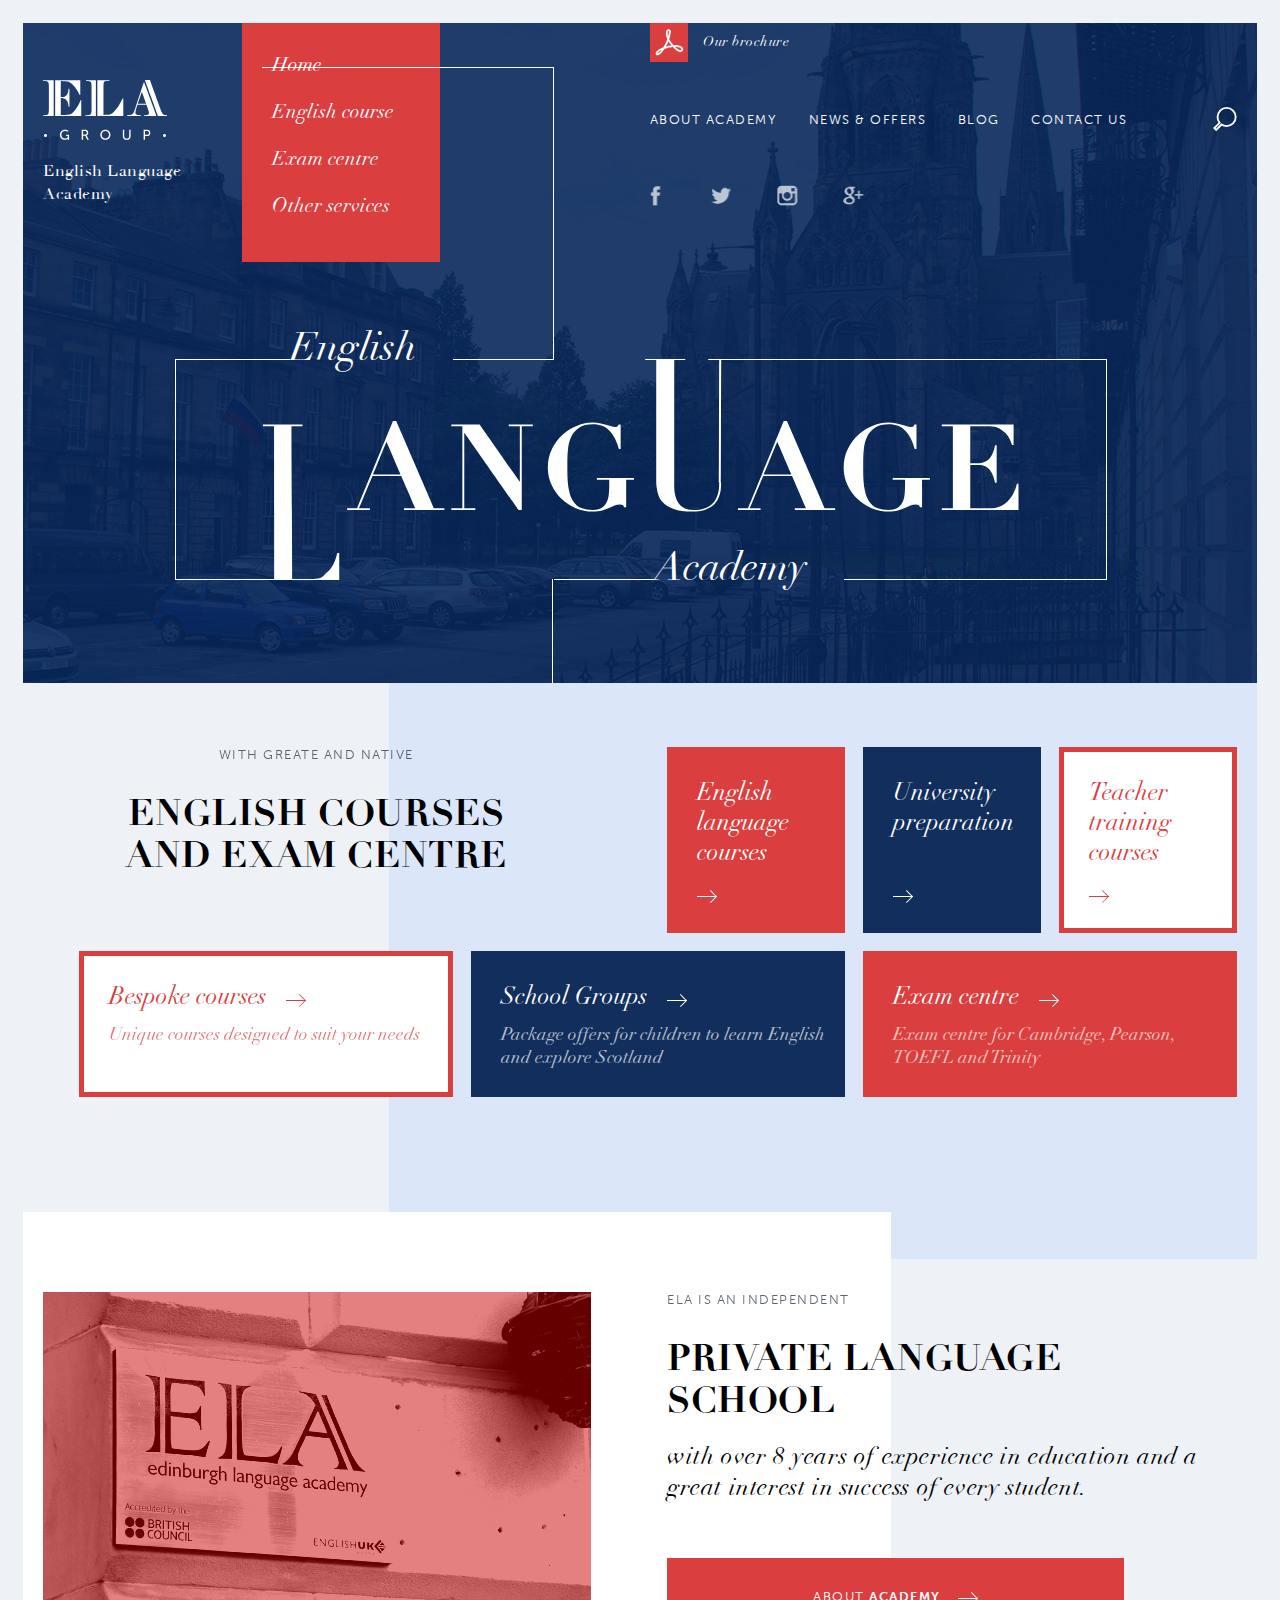
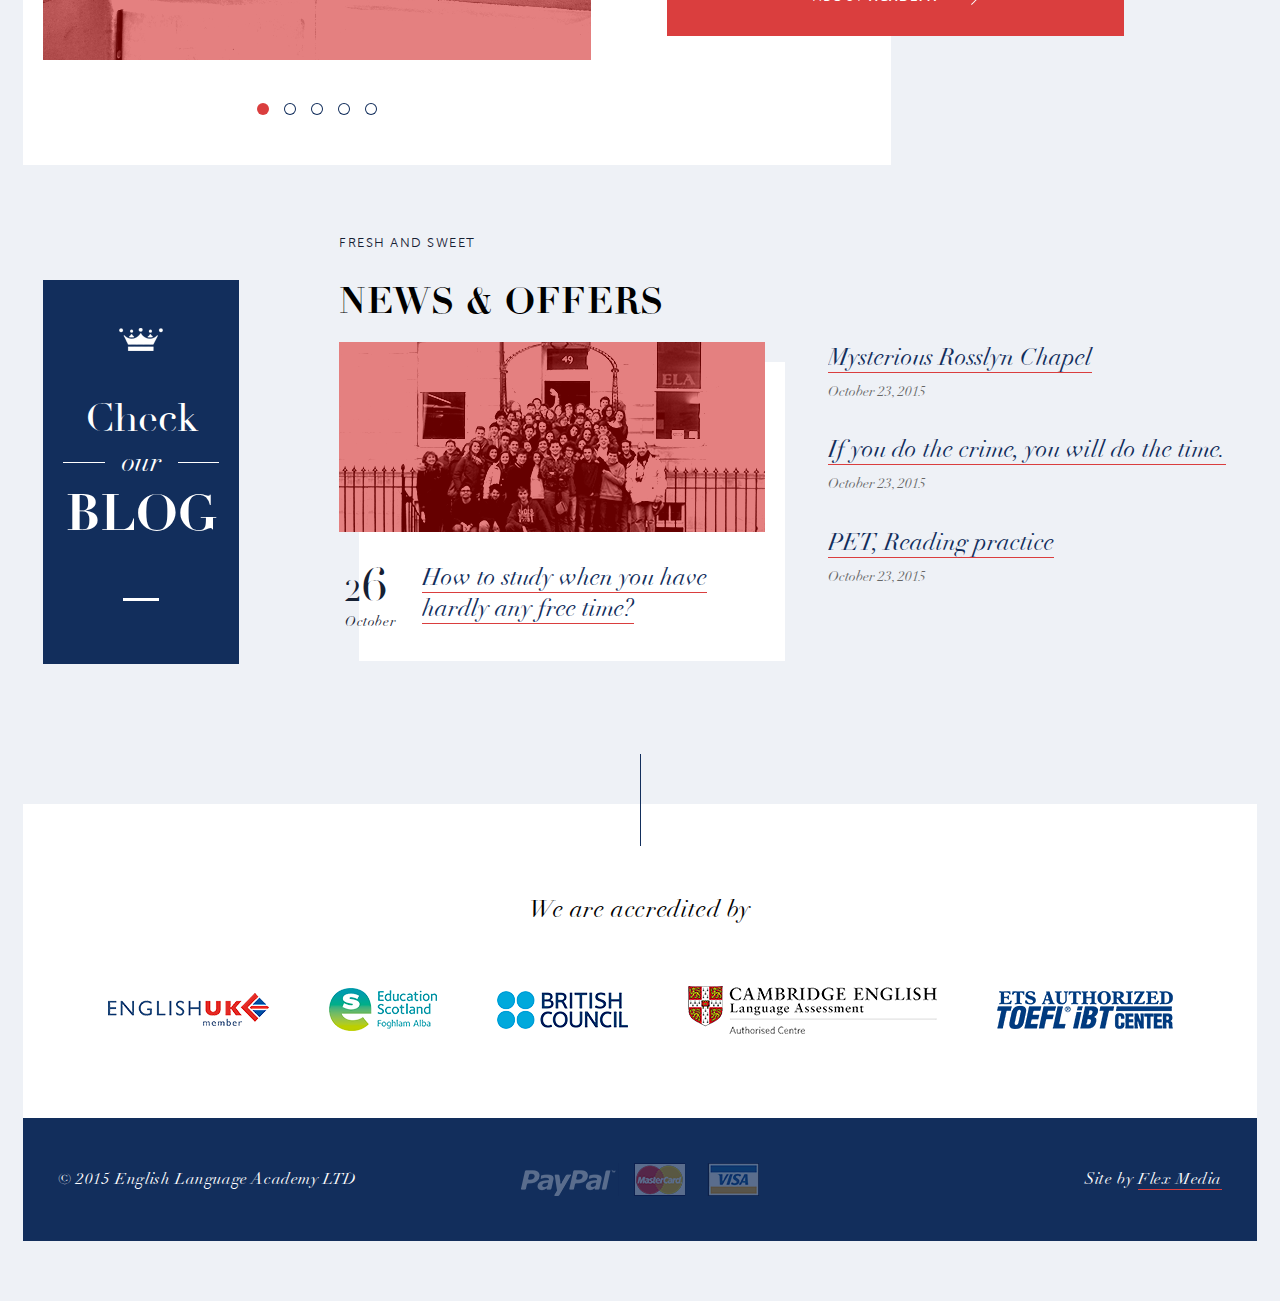
==== index.html @ 3a0882c4 "1-1courses-english.html" ====
<!doctype html>
<html>
<head>
	<meta charset="utf-8">
	<title>index</title>
	<meta name="viewport" content="width=device-width, initial-scale=1">
	<meta name="format-detection" content="telephone=no">
	<link rel="stylesheet" media="all" href="css/screen.css" >
	
</head>
<body class="index-page">
<!-- BEGIN  out-->
<div class="out">
	<div class="l-center">
		<div class="header">
			<div class="header__in" style="background-image: url(../img/bg.jpg);">
				<div class="l-inner">
					<div class="header__left">
						<a class="logo" href="#">
							<img src="img/svg/logo.svg" alt="ELA group">
							English Language Academy
						</a>
						<ul class="nav">
							<li class="is-active">
								<a href="#"><span>Home</span></a>
							</li>
							<li class="has-nav-drop">
								<a href="#"><span>English <span>course</span></span></a>
								<ul>
									<li>
										<a href="#"><span>English language courses</span></a>
										<ul>
											<li><a href="#">Intensive General English courses</a></li>
											<li><a href="#">Individual or Business English</a></li>
											<li><a href="#">IELTS Preparation courses</a></li>
											<li><a href="#">Pearson Preparation courses</a></li>
											<li><a href="#">TOEFL Preparation courses</a></li>
											<li><a href="#">Cambridge Preparation courses</a></li>
										</ul>
									</li>
									<li><a href="#"><span>University preparation</span></a></li>
									<li><a href="#"><span>Bespoke courses</span></a></li>
									<li><a href="#"><span>Teacher training courses</span></a></li>
									<li><a href="#"><span>School Groups</span></a></li>
									<li><a href="#"><span>Exam centre</span></a></li>
								</ul>
							</li>
							<li class="has-nav-drop">
								<a href="#"><span>Exam centre</span></a>
								<ul>
									<li>
										<a href="#"><span>English language courses</span></a>
										<ul>
											<li><a href="#">Intensive General English courses</a></li>
											<li><a href="#">Individual or Business English</a></li>
											<li><a href="#">IELTS Preparation courses</a></li>
											<li><a href="#">Pearson Preparation courses</a></li>
											<li><a href="#">TOEFL Preparation courses</a></li>
											<li><a href="#">Cambridge Preparation courses</a></li>
										</ul>
									</li>
									<li><a href="#"><span>University preparation</span></a></li>
									<li><a href="#"><span>Bespoke courses</span></a></li>
									<li><a href="#"><span>Teacher training courses</span></a></li>
									<li><a href="#"><span>School Groups</span></a></li>
									<li><a href="#"><span>Exam centre</span></a></li>
								</ul>
							</li>
							<li class="has-nav-drop">
								<a href="#"><span>Other services</span></a>
								<ul>
									<li>
										<a href="#"><span>English language courses</span></a>
										<ul>
											<li><a href="#">Intensive General English courses</a></li>
											<li><a href="#">Individual or Business English</a></li>
											<li><a href="#">IELTS Preparation courses</a></li>
											<li><a href="#">Pearson Preparation courses</a></li>
											<li><a href="#">TOEFL Preparation courses</a></li>
											<li><a href="#">Cambridge Preparation courses</a></li>
										</ul>
									</li>
									<li><a href="#"><span>University preparation</span></a></li>
									<li><a href="#"><span>Bespoke courses</span></a></li>
									<li><a href="#"><span>Teacher training courses</span></a></li>
									<li><a href="#"><span>School Groups</span></a></li>
									<li><a href="#"><span>Exam centre</span></a></li>
								</ul>
							</li>
						</ul>
					</div>
					<div class="header__right">
						<a href="#" class="doc">
							<i class="icon-pdf"></i> 
							<span>Our brochure</span>
						</a>
						<div class="menu-wrap">
							<div class="menu">
								<a href="#">About academy</a>   
								<a href="#">News & offers</a>     
								<a href="#">Blog</a>   
								<a href="#">Contact us</a>
							</div>
							<button class="btn-search js-toggle-popup" data-popup="js-popup-search" type="button"></button>
						</div>
						<div class="soc">
							<a href="#"><i class="icon-fb"></i></a>
							<a href="#"><i class="icon-tw"></i></a>
							<a href="#"><i class="icon-ig"></i></a>
							<a href="#"><i class="icon-gp"></i></a>
						</div>
					</div>
				</div>
				<div class="academy is-animated">
					<div class="academy__img">
						<span>English</span>
						<div class="academy__in">
							<img src="img/svg/lang.svg" alt="language">
						</div>
						<span>Academy</span>
					</div>
				</div>
				<button class="btn-menu js-toggle-menu" type="button"><i></i></button>
			</div>
		</div>
		<div class="section">
			<div class="l-inner">
				<div class="l-cols">
					<div class="l-col-left">
						<div class="title-group">
							<div class="subtitle">With greate and native</div>
							<div class="title-h1">English courses and exam centre</div>
						</div>
					</div>
					<div class="l-col-right">
						<div class="items-wrap">
							<a class="item item_red" href="#">
								<span class="item__title">English language courses</span>
								<i class="icon-arr"></i>
							</a>
							<a class="item item_blue" href="#">
								<span class="item__title">University preparation</span>
								<i class="icon-arr"></i>
							</a>
							<a class="item item_border" href="#">
								<span class="item__title">Teacher training courses</span>
								<i class="icon-arr"></i>
								<i class="part-left"></i>
								<i class="part-right"></i>
							</a>
						</div>
					</div>
				</div>
				<div class="wrap">
					<div class="items-wrap">
						<a class="item item_big item_border" href="#">
							<span class="item__title">Bespoke courses <i class="icon-arr"></i></span>
							<span class="item__text">Unique courses designed to suit your needs</span>
							<i class="part-left"></i>
							<i class="part-right"></i>
						</a>	
						<a class="item item_big item_blue" href="#">
							<span class="item__title">School Groups <i class="icon-arr"></i></span>
							<span class="item__text">Package offers for children to learn English and explore Scotland </span>
						</a>
						<a class="item item_big item_red" href="#">
							<span class="item__title">Exam centre <i class="icon-arr"></i></span>
							<span class="item__text">Exam centre for Cambridge, Pearson, TOEFL and Trinity</span>
						</a>
										
					</div>
				</div>
			</div>	
		</div>
		<div class="section section_white">
			<div class="about">
				<div class="l-inner l-inner_width">
					<div class="l-cols l-cols_flex">
						<div class="l-col-left">
							<div class="slider">
								<div class="js-slider">
									<div class="img">
										<img src="img/slide.jpg" alt="">
									</div>
									<div class="img">
										<img src="img/slide.jpg" alt="">
									</div>
									<div class="img">
										<img src="img/slide.jpg" alt="">
									</div>
									<div class="img">
										<img src="img/slide.jpg" alt="">
									</div>
									<div class="img">
										<img src="img/slide.jpg" alt="">
									</div>
								</div>
							</div>
						</div>
						<div class="l-col-right">
							<div class="l-col-right__in">
								<div class="subtitle">ELA is an independent</div>
								<div class="title-h1">private language school</div>
								<div class="title-h2">with over 8 years of experience in education and a great interest in success of every student.</div>
								<a href="#" class="btn">
									about <strong>Academy</strong> <i class="icon-arr"></i>
								</a>
							</div>
						</div>
					</div>
				</div>	
			</div>
		</div>
		<div class="news-cols">
			<div class="l-inner l-inner_width">
				<div class="news-cols__left">
					<a class="banner" href="#">
						<img src="img/crown.png" alt="">
						<span class="banner__text">Check</span>
						<div class="line-title">
							<span>our</span>
						</div>
						<span class="banner__title">BLOG</span>
					</a>
				</div>
				<div class="news-cols__right">
					<div class="subtitle subtitle_dark">Fresh and sweet</div>
					<div class="title-h1">News & offers</div>
					<div class="post">
						<div class="img">
							<a href="#"><img src="img/post.jpg" alt=""></a>
						</div>
						<div class="post__body">
							<div class="date">
								<span>26</span>
								October
							</div>
							<div class="post__main">
								<a href="#" class="link">How to study when you have hardly any free time?</a>
							</div>
						</div>
					</div>
					<div class="wrapper">
						<div class="post-link">
							<a href="#" class="link">Mysterious Rosslyn Chapel</a>
							<div class="meta">October 23, 2015</div>
						</div>
						<div class="post-link">
							<a href="#" class="link">If you do the crime, you will do the time.</a>
							<div class="meta">October 23, 2015</div>
						</div>
						<div class="post-link">
							<a href="#" class="link">PET, Reading practice</a>
							<div class="meta">October 23, 2015</div>
						</div>
					</div>
				</div>	

			</div>
		</div>
		<div class="footer">
			<div class="title-h2">We are accredited by</div>
			<div class="footer__logo">
				<a href="#">
					<img src="img/English-UK.png" alt="">
				</a>
				<a href="#">
					<img src="img/Education-Scotland.png" alt="">
				</a>
				<a href="#">
					<img src="img/BritishCouncil.png" alt="">
				</a>
				<a href="#">
					<img src="img/cambridge.png" alt="">
				</a>
				<a href="#">
					<img src="img/toefl.png" alt="">
				</a>
			</div>
			<div class="footer__bottom">
				<div class="footer__item">
					© 2015 English Language Academy LTD
				</div>
				<div class="footer__item">
					<img src="img/payment.png" alt="">
				</div>
				<div class="footer__item">
					Site by <a href="#" class="link">Flex Media</a>
				</div>
			</div>
		</div>
	</div>
</div>
<!-- END out-->
<div class="menu-tablet js-menu">
	<div class="menu-tablet__in">
		<a class="logo" href="#">
			<img src="img/svg/logo.svg" alt="ELA group">
			English Language Academy
		</a>
		<ul class="touch-nav touch-nav_main js-nav-main">
			<li><a href="#">Home</a></li>
			<li><a href="#" data-nav="js-nav-1">English <span>course</span></a></li>
			<li><a href="#" data-nav="js-nav-2">Exam centre</a></li>
			<li><a href="#" data-nav="js-nav-3">Other services</a></li>
		</ul>
		<div class="touch-nav js-nav js-nav-1">
			<button class="touch-nav__back js-nav-back" type="button">
				<span>back</span>
			</button>
			<ul>
				<li><a href="#">Intensive General English courses</a></li>
				<li><a href="#">Individual or Business English</a></li>
				<li><a href="#">IELTS Preparation courses</a></li>
				<li><a href="#">Pearson Preparation courses</a></li>
				<li><a href="#">TOEFL Preparation courses</a></li>
				<li><a href="#">Cambridge Preparation courses</a></li>
			</ul>
		</div>
		<button class="btn-search js-toggle-popup" data-popup="js-popup-search" type="button"></button>
		<button class="close js-close-menu" type="button"><i></i></button>
		<a href="#" class="doc">
			<i class="icon-pdf"></i> 
			<span>Our brochure</span>
		</a>
		<div class="menu-wrap">
			<div class="menu">
				<a href="#">About academy</a>   
				<a href="#">News & offers</a>     
				<a href="#">Blog</a>   
				<a href="#">Contact us</a>
			</div>
		</div>
		<div class="soc">
			<a href="#"><i class="icon-fb"></i></a>
			<a href="#"><i class="icon-tw"></i></a>
			<a href="#"><i class="icon-ig"></i></a>
			<a href="#"><i class="icon-gp"></i></a>
		</div>
	</div>
</div>
<div class="popup js-popup js-popup-search">
	<div class="popup__in">
		<div class="search">
			<form class="js-form js-validate">
				<input class="search__input js-input" type="text" placeholder="Search everything" name="any" value="Course" required>
				<button class="search__btn" type="submit"></button>
				<button class="close js-clear-input" type="button" style="display: block;"><i></i></button>
			</form>
		</div>
		<div class="result">
			<div class="title-h2"><a href="#">School Groups</a></div>
			<p>Package offers for children to learn English and explore Scotland <span>course</span>.</p>
		</div>
		<div class="result">
			<div class="title-h2"><a href="#">School Groups</a></div>
			<p>Package offers for children to learn English and explore Scotland <span>course</span>.</p>
		</div>
		<div class="result">
			<div class="title-h2"><a href="#">School Groups</a></div>
			<p>Package offers for children to learn English and explore Scotland <span>course</span>.</p>
		</div>
		<div class="result">
			<div class="title-h2"><a href="#">School Groups</a></div>
			<p>Package offers for children to learn English and explore Scotland <span>course</span>.</p>
		</div>
	</div>
</div>
<!-- load scripts -->
<script src="js/lib/head.js"></script>
<script src="js/lib/jquery.js"></script>
<script src="js/lib/slick.min.js"></script>
<script src="js/lib/jquery.validate.js"></script>
<script src="js/common.js"></script>
<!--[if IE]><script src="js/html5shiv.js"></script><![endif]-->
</body>
</html>
---- css/screen.css ----
@charset "UTF-8";
html, body, div, span, applet, object, iframe, h1, h2, h3, h4, h5, h6, p, blockquote, pre, a, abbr, acronym, address, big, cite, code, del, dfn, em, img, ins, kbd, q, s, samp, small, strike, strong, sub, sup, tt, var, b, u, i, center, dl, dt, dd, ol, ul, li, fieldset, form, label, legend, table, caption, tbody, tfoot, thead, tr, th, td, article, aside, canvas, details, embed, figure, figcaption, footer, header, hgroup, menu, nav, output, ruby, section, summary, time, mark, audio, video { margin: 0; padding: 0; border: 0; vertical-align: baseline; }

body, html { height: 100%; }

img, fieldset, a img { border: none; }

input[type="text"], input[type="email"], input[type="tel"], textarea { -webkit-appearance: none; }

input[type="submit"], button { cursor: pointer; }
input[type="submit"]::-moz-focus-inner, button::-moz-focus-inner { padding: 0; border: 0; }

textarea { overflow: auto; }

input, button { margin: 0; padding: 0; border: 0; }

div, input, textarea, select, button, h1, h2, h3, h4, h5, h6, a, span, a:focus { outline: none; }

ul, ol { list-style-type: none; }

@media only screen and (min-device-width: 320px) and (max-device-width: 480px) { * { -webkit-text-size-adjust: none; } }
table { border-spacing: 0; border-collapse: collapse; width: 100%; }

html { -moz-box-sizing: border-box; -webkit-box-sizing: border-box; box-sizing: border-box; }

* { -moz-box-sizing: border-box; -webkit-box-sizing: border-box; box-sizing: border-box; }
*:before, *:after { -moz-box-sizing: border-box; -webkit-box-sizing: border-box; box-sizing: border-box; }

@font-face { font-family: Didot; src: url("../fonts/Didot.eot"); src: url("../fonts/Didot.eot?#iefix") format("embedded-opentype"), url("../fonts/Didot.woff2") format("woff2"), url("../fonts/Didot.woff") format("woff"), url("../fonts/Didot.ttf") format("truetype"); font-weight: normal; font-style: normal; }
@font-face { font-family: DidotBold; src: url("../fonts/DidotBold.eot"); src: url("../fonts/DidotBold.eot?#iefix") format("embedded-opentype"), url("../fonts/DidotBold.woff2") format("woff2"), url("../fonts/DidotBold.woff") format("woff"), url("../fonts/DidotBold.ttf") format("truetype"); font-weight: normal; font-style: normal; }
@font-face { font-family: DidotItalic; src: url("../fonts/DidotItalic.eot"); src: url("../fonts/DidotItalic.eot?#iefix") format("embedded-opentype"), url("../fonts/DidotItalic.woff2") format("woff2"), url("../fonts/DidotItalic.woff") format("woff"), url("../fonts/DidotItalic.ttf") format("truetype"); font-weight: normal; font-style: normal; }
@font-face { font-family: DidotLTStdItalic; src: url("../fonts/DidotLTStdItalic.eot"); src: url("../fonts/DidotLTStdItalic.eot?#iefix") format("embedded-opentype"), url("../fonts/DidotLTStdItalic.woff2") format("woff2"), url("../fonts/DidotLTStdItalic.woff") format("woff"), url("../fonts/DidotLTStdItalic.ttf") format("truetype"); font-weight: normal; font-style: normal; }
@font-face { font-family: museosanscyrl-300; src: url("../fonts/museosanscyrl-300.eot"); src: url("../fonts/museosanscyrl-300.eot?#iefix") format("embedded-opentype"), url("../fonts/museosanscyrl-300.woff2") format("woff2"), url("../fonts/museosanscyrl-300.woff") format("woff"), url("../fonts/museosanscyrl-300.ttf") format("truetype"); font-weight: normal; font-style: normal; }
@font-face { font-family: museosanscyrl-700; src: url("../fonts/museosanscyrl-700.eot"); src: url("../fonts/museosanscyrl-700.eot?#iefix") format("embedded-opentype"), url("../fonts/museosanscyrl-700.woff2") format("woff2"), url("../fonts/museosanscyrl-700.woff") format("woff"), url("../fonts/museosanscyrl-700.ttf") format("truetype"); font-weight: normal; font-style: normal; }
html ::selection { background: rgba(218, 62, 62, 0.2); }
html ::-moz-selection { background: rgba(218, 62, 62, 0.2); }

body { min-width: 320px; font-size: 14px; line-height: 1.3; font-family: "museosanscyrl-300", Arial, sans-serif; color: #152033; background: #eef1f6; }
body.no-scroll { overflow: hidden; }

a { text-decoration: none; }

.link { display: inline; font-size: 24px; border-bottom: 1px solid #da3e3e; -moz-transition: border, color, 0.3s; -o-transition: border, color, 0.3s; -webkit-transition: border, color, 0.3s; transition: border, color, 0.3s; color: #122e5c; font-family: "DidotItalic", Arial, sans-serif; }
@media only screen and (max-width: 1279px) { .link { font-size: 20px; } }
@media only screen and (max-width: 767px) { .link { font-size: 17px; } }
.link:hover { border-color: transparent; color: #da3e3e; }

.wrap { *zoom: 1; }
.wrap:after { content: " "; display: table; clear: both; }

.wrapper { overflow: hidden; }

.out { overflow: hidden; }

.l-center { margin: 0 auto; padding: 0 50px; max-width: 1600px; }
@media only screen and (max-width: 1599px) { .l-center { max-width: 1280px; padding: 0 23px; } }
@media only screen and (max-width: 1279px) { .l-center { max-width: 1024px; } }
@media only screen and (max-width: 1023px) { .l-center { max-width: 768px; padding: 0 15px; } }
@media only screen and (max-width: 767px) { .l-center { max-width: 320px; } }

.l-inner { margin: 0 170px; *zoom: 1; }
.l-inner:after { content: " "; display: table; clear: both; }
@media only screen and (max-width: 1599px) { .l-inner { margin: 0 20px; } }
@media only screen and (max-width: 1023px) { .l-inner { margin: 0 15px; } }
@media only screen and (max-width: 767px) { .l-inner { margin: 0 28px; } }

@media only screen and (max-width: 767px) { .l-inner_width { margin: 0; } }

.l-cols { *zoom: 1; }
.l-cols:after { content: " "; display: table; clear: both; }

@media only screen and (max-width: 767px) { .l-cols_flex { display: -webkit-flex; display: flex; -webkit-flex-direction: column; flex-direction: column; } }
@media only screen and (max-width: 767px) { .l-cols_flex .l-col-right__in { padding: 0 30px; } }

.l-col-left { float: left; width: 588px; }
@media only screen and (max-width: 1279px) { .l-col-left { width: 478px; } }
@media only screen and (max-width: 1023px) { .l-col-left { width: 360px; } }
@media only screen and (max-width: 767px) { .l-col-left { float: none; width: 100%; order: 2; } }
.l-col-left .l-cols__inner { padding-right: 10px; }
@media only screen and (max-width: 767px) { .l-col-left .l-cols__inner { padding: 0; } }
.l-col-left .text { padding-right: 40px; }
@media only screen and (max-width: 1023px) { .l-col-left .text { padding-right: 20px; } }
@media only screen and (max-width: 767px) { .l-col-left .text { padding-right: 0; } }
.l-col-left .post-link { padding: 0 150px 0 110px; }
@media only screen and (max-width: 1279px) { .l-col-left .post-link { padding: 0 50px 0 50px; } }
@media only screen and (max-width: 767px) { .l-col-left .post-link { padding: 0; } }

.l-col-right { float: right; width: 570px; }
@media only screen and (max-width: 1279px) { .l-col-right { width: 457px; } }
@media only screen and (max-width: 1023px) { .l-col-right { width: 348px; } }
@media only screen and (max-width: 767px) { .l-col-right { float: none; width: 100%; order: 1; } }
.l-col-right .l-cols__inner { padding-left: 10px; }
@media only screen and (max-width: 767px) { .l-col-right .l-cols__inner { padding: 0; } }
.l-col-right .text { padding-left: 40px; }
@media only screen and (max-width: 1023px) { .l-col-right .text { padding-left: 20px; } }
@media only screen and (max-width: 767px) { .l-col-right .text { padding-left: 0; } }

[class*="icon-"] { display: inline-block; vertical-align: middle; }

.header { position: relative; z-index: 5; margin-top: 50px; overflow: hidden; }
@media only screen and (max-width: 1599px) { .header { margin-top: 23px; } }
@media only screen and (max-width: 1023px) { .header { margin-top: 15px; overflow: visible; } }
.header__in { height: 555px; position: relative; z-index: 2; background-repeat: no-repeat; background-size: cover; background-position: 50% 50%; }
@media only screen and (max-width: 1023px) { .header__in { height: 400px; } }
@media only screen and (max-width: 767px) { .header__in { height: 268px; } }
.header__in:before { content: ""; position: absolute; top: 0; right: 0; bottom: 0; left: 0; z-index: -1; background: rgba(8, 39, 91, 0.9); }
.header__left { float: left; width: 49.2%; }
@media only screen and (max-width: 1023px) { .header__left { float: none; width: 100%; } }
.header__right { float: right; width: 49.2%; }
@media only screen and (max-width: 1023px) { .header__right { display: none; } }
.header a { color: #fff; }
@media only screen and (max-width: 1023px) { .header .l-inner { margin: 0 50px; } }
@media only screen and (max-width: 767px) { .header .l-inner { margin: 0 20px; } }

.logo { display: inline-block; vertical-align: middle; width: 195px; font-size: 16px; font-family: "Didot", Arial, sans-serif; line-height: 1.4; letter-spacing: 0.5px; }
@media only screen and (max-width: 1279px) { .logo { width: 155px; } }
@media only screen and (max-width: 1023px) { .logo { width: 170px; font-size: 14px; } }
@media only screen and (max-width: 767px) { .logo { width: 100px; margin-top: 13px; font-size: 11px; } }
.logo img { display: block; margin-bottom: 20px; }
@media only screen and (max-width: 767px) { .logo img { margin-bottom: 15px; width: 100%; } }

.nav { position: relative; z-index: 5; display: inline-block; vertical-align: middle; padding: 18px 0 33px; width: 198px; background: #da3e3e; font-size: 20px; font-family: "DidotItalic", Arial, sans-serif; }
@media only screen and (max-width: 1023px) { .nav { font-size: 18px; width: 170px; } }
@media only screen and (max-width: 767px) { .nav { display: none; } }
.nav a { display: block; -moz-transition: background, color, 0.3s; -o-transition: background, color, 0.3s; -webkit-transition: background, color, 0.3s; transition: background, color, 0.3s; }
.nav > li.is-active > a { position: relative; }
.nav > li.is-active > a:before { width: 275px; }
@media only screen and (max-width: 1599px) { .nav > li.is-active > a:before { width: 292px; } }
@media only screen and (max-width: 1279px) { .nav > li.is-active > a:before { width: 215px; } }
@media only screen and (max-width: 1023px) { .nav > li.is-active > a span:before { display: block; } }
.nav > li.has-nav-drop > a > span:after { content: ""; position: absolute; right: 0; bottom: 8px; opacity: 0; width: 0px; height: 0px; border-style: solid; border-width: 3px 0 3px 6px; border-color: transparent transparent transparent #1f3b6b; -moz-transition: opacity 0.3s; -o-transition: opacity 0.3s; -webkit-transition: opacity 0.3s; transition: opacity 0.3s; }
.nav > li.has-nav-drop:hover > a > span:after { opacity: 1; }
.nav > li:first-child.is-active > a:after { height: 293px; }
@media only screen and (max-width: 1279px) { .nav > li:first-child.is-active > a:after { height: 251px; } }
.nav > li:nth-child(2).is-active > a:after { height: 134px; }
.nav > li:nth-child(3).is-active > a:after { height: 134px; }
.nav > li:nth-child(4).is-active > a:after { height: 134px; }
.nav > li:hover > a { background: #fff; color: #1f3b6b; }
.nav > li > a { padding: 11px 10px 10px 30px; }
.nav > li > a:before { content: ""; position: absolute; left: 20px; top: 26px; width: 0; height: 1px; background: #fff; -moz-transition: width 0.3s; -o-transition: width 0.3s; -webkit-transition: width 0.3s; transition: width 0.3s; }
@media only screen and (max-width: 1023px) { .nav > li > a:before { display: none; } }
.nav > li > a:after { content: ""; position: absolute; left: 294px; top: 26px; width: 1px; height: 0; background: #fff; -moz-transition: height 0.3s; -o-transition: height 0.3s; -webkit-transition: height 0.3s; transition: height 0.3s; }
@media only screen and (max-width: 1599px) { .nav > li > a:after { left: 311px; } }
@media only screen and (max-width: 1279px) { .nav > li > a:after { left: 234px; } }
@media only screen and (max-width: 1023px) { .nav > li > a:after { display: none; } }
.nav > li > a > span { padding: 0 26px 0 0; position: relative; }
@media only screen and (max-width: 1023px) { .nav > li > a > span { padding-right: 13px; } }
@media only screen and (max-width: 1023px) { .nav > li > a > span:before { content: ""; display: none; position: absolute; top: 50%; left: -12px; right: -12px; height: 1px; background: #fff; } }
.nav li:hover > ul { -moz-transform: translateX(0); -ms-transform: translateX(0); -webkit-transform: translateX(0); transform: translateX(0); opacity: 1; visibility: visible; }
.nav ul { position: absolute; left: 100%; top: 0; padding: 20px 0 20px 20px; width: 256px; background: #fff; opacity: 0; visibility: hidden; -moz-transform: translateX(-5px); -ms-transform: translateX(-5px); -webkit-transform: translateX(-5px); transform: translateX(-5px); -moz-transition: opacity, -moz-transform, 0.3s; -o-transition: opacity, -o-transform, 0.3s; -webkit-transition: opacity, -webkit-transform, 0.3s; transition: opacity, transform, 0.3s; }
@media only screen and (max-width: 1023px) { .nav ul { font-size: 14px; width: 188px; } }
.nav ul > li:hover a { background: #122e5c; color: #fff; }
.nav ul > li:hover a span:after { border-color: transparent transparent transparent #fff; }
.nav ul > li > a { color: #da3e3e; padding: 10px 20px 10px 40px; }
@media only screen and (max-width: 1023px) { .nav ul > li > a { padding-right: 10px; padding-left: 15px; } }
.nav ul > li > a span { position: relative; padding-right: 17px; }
.nav ul > li > a span:after { content: ""; position: absolute; bottom: 7px; right: 0; -moz-transition: border 0.3s; -o-transition: border 0.3s; -webkit-transition: border 0.3s; transition: border 0.3s; width: 0px; height: 0px; border-style: solid; border-width: 3px 0 3px 6px; border-color: transparent transparent transparent #da3e3e; }
@media only screen and (max-width: 1023px) { .nav ul > li > a span:after { bottom: 4px; } }
.nav ul a { font-size: 18px; line-height: 1.3; }
@media only screen and (max-width: 1023px) { .nav ul a { font-size: 14px; line-height: 1; } }
.nav ul ul { background: #122e5c; padding-left: 0; }
@media only screen and (max-width: 1023px) { .nav ul ul { width: 170px; } }
.nav ul ul a { color: #fff; padding-right: 45px; }
@media only screen and (max-width: 1023px) { .nav ul ul a { padding-left: 20px; padding-right: 10px; } }
.nav ul ul a:hover { color: #da3e3e; }

.doc { font-family: "DidotItalic", Arial, sans-serif; letter-spacing: 0.5px; font-size: 14px; }
.doc span { display: inline-block; vertical-align: middle; margin-left: 12px; }

.menu-wrap { position: relative; margin: 35px 0 20px -15px; }
@media only screen and (max-width: 1279px) { .menu-wrap { margin-left: -12px; } }

.menu { font-family: "museosanscyrl-300", Arial, sans-serif; text-transform: uppercase; letter-spacing: 1.5px; font-size: 0; }
.menu a { display: inline-block; position: relative; vertical-align: middle; font-size: 13px; padding: 15px 15px; overflow: hidden; }
@media only screen and (max-width: 1279px) { .menu a { font-size: 11px; padding: 15px 12px; } }
.menu a:after { content: ""; position: absolute; top: 50%; left: 0; height: 1px; width: 100%; background: #fff; -moz-transform: translate3d(-100%, 0, 0); -ms-transform: translate3d(-100%, 0, 0); -webkit-transform: translate3d(-100%, 0, 0); transform: translate3d(-100%, 0, 0); -moz-transition: -moz-transform 0s cubic-bezier(1, 0, 0, 1), opacity 0s cubic-bezier(0.19, 1, 0.22, 1); -o-transition: -o-transform 0s cubic-bezier(1, 0, 0, 1), opacity 0s cubic-bezier(0.19, 1, 0.22, 1); -webkit-transition: -webkit-transform 0s cubic-bezier(1, 0, 0, 1), opacity 0s cubic-bezier(0.19, 1, 0.22, 1); transition: transform 0s cubic-bezier(1, 0, 0, 1), opacity 0s cubic-bezier(0.19, 1, 0.22, 1); }
.menu a:hover:after { -moz-transform: translate3d(110%, 0, 0); -ms-transform: translate3d(110%, 0, 0); -webkit-transform: translate3d(110%, 0, 0); transform: translate3d(110%, 0, 0); -moz-transition: -moz-transform 0.7s cubic-bezier(1, 0, 0, 1), opacity 0.6s cubic-bezier(0.19, 1, 0.22, 1); -o-transition: -o-transform 0.7s cubic-bezier(1, 0, 0, 1), opacity 0.6s cubic-bezier(0.19, 1, 0.22, 1); -webkit-transition: -webkit-transform 0.7s cubic-bezier(1, 0, 0, 1), opacity 0.6s cubic-bezier(0.19, 1, 0.22, 1); transition: transform 0.7s cubic-bezier(1, 0, 0, 1), opacity 0.6s cubic-bezier(0.19, 1, 0.22, 1); }
.menu a.is-active:after { -moz-transform: translate3d(0, 0, 0); -ms-transform: translate3d(0, 0, 0); -webkit-transform: translate3d(0, 0, 0); transform: translate3d(0, 0, 0); width: auto; left: 4px; right: 4px; }

.btn-search { position: absolute; right: 0; top: 10px; background: url("../img/svg/glass.svg") no-repeat 0 0; -moz-background-size: 24px 25px; -o-background-size: 24px 25px; -webkit-background-size: 24px 25px; background-size: 24px 25px; width: 24px; height: 25px; display: inline-block; }

.soc { margin-left: -26px; }
.soc a { display: inline-block; vertical-align: middle; padding: 20px; opacity: 0.7; -moz-transition: opacity 0.3s; -o-transition: opacity 0.3s; -webkit-transition: opacity 0.3s; transition: opacity 0.3s; }
.soc a:hover { opacity: 1; }

.btn-menu { display: none; position: absolute; right: 0; top: 0; z-index: 2; width: 55px; height: 55px; background: #da3e3e; line-height: 1; -moz-transition: background 0.3s; -o-transition: background 0.3s; -webkit-transition: background 0.3s; transition: background 0.3s; }
@media only screen and (max-width: 1023px) { .btn-menu { display: block; } }
.btn-menu i { display: inline-block; position: relative; vertical-align: middle; height: 3px; width: 32px; background: #fff; }
.btn-menu i:before, .btn-menu i:after { content: ""; position: absolute; left: 0; right: 0; height: 3px; background: #fff; -moz-transition: -moz-transform 0.3s; -o-transition: -o-transform 0.3s; -webkit-transition: -webkit-transform 0.3s; transition: transform 0.3s; }
.btn-menu i:before { top: -9px; }
.btn-menu i:after { bottom: -9px; }
.btn-menu.is-active { background: none; z-index: 11; }
.btn-menu.is-active i { background: none; }
.btn-menu.is-active i:before { -moz-transform: rotate(45deg) translate3d(6px, 6px, 0); -ms-transform: rotate(45deg) translate3d(6px, 6px, 0); -webkit-transform: rotate(45deg) translate3d(6px, 6px, 0); transform: rotate(45deg) translate3d(6px, 6px, 0); }
.btn-menu.is-active i:after { -moz-transform: rotate(-45deg) translate3d(6px, -6px, 0); -ms-transform: rotate(-45deg) translate3d(6px, -6px, 0); -webkit-transform: rotate(-45deg) translate3d(6px, -6px, 0); transform: rotate(-45deg) translate3d(6px, -6px, 0); }

.menu-tablet { display: none; position: fixed; top: 15px; bottom: 0; left: 50%; width: 369px; z-index: 10; -moz-transition: -moz-transform 0.3s; -o-transition: -o-transform 0.3s; -webkit-transition: -webkit-transform 0.3s; transition: transform 0.3s; -moz-transform: translateX(200%); -ms-transform: translateX(200%); -webkit-transform: translateX(200%); transform: translateX(200%); }
@media only screen and (max-width: 1023px) { .menu-tablet { display: block; } }
@media only screen and (max-width: 767px) { .menu-tablet { opacity: 0; visibility: hidden; width: 320px; margin-left: -160px; -moz-transition: opacity 0.3s; -o-transition: opacity 0.3s; -webkit-transition: opacity 0.3s; transition: opacity 0.3s; -moz-transform: translateX(0); -ms-transform: translateX(0); -webkit-transform: translateX(0); transform: translateX(0); } }
.menu-tablet.is-active { -moz-transform: translateX(0); -ms-transform: translateX(0); -webkit-transform: translateX(0); transform: translateX(0); }
@media only screen and (max-width: 767px) { .menu-tablet.is-active { opacity: 1; visibility: visible; } }
.menu-tablet:before { content: ""; position: absolute; z-index: -1; top: 20px; bottom: 0; left: 0; width: 1px; box-shadow: 0 0 50px 5px #000; }
@media only screen and (max-width: 767px) { .menu-tablet:before { display: none; } }
.menu-tablet a { color: #fff; }
.menu-tablet .close { right: 14px; top: 14px; }
.menu-tablet .close:before, .menu-tablet .close:after { height: 3px; }
.menu-tablet .close:before { background: #fff; }
.menu-tablet .close i:before, .menu-tablet .close i:after { height: 3px; }
.menu-tablet .close i:before { background: #fff; }
.menu-tablet__in { position: absolute; top: 0; left: 0; right: 0; bottom: 0; padding: 13px 20px 13px 50px; z-index: 2; background: rgba(18, 46, 92, 0.98); max-height: 100%; overflow-y: auto; }
@media only screen and (max-width: 767px) { .menu-tablet__in { padding: 12px 20px; left: 15px; right: 15px; } }
.menu-tablet .logo { margin-bottom: 47px; width: 100px; display: block; font-size: 11px; }
@media only screen and (max-width: 767px) { .menu-tablet .logo { margin-top: 0; } }
.menu-tablet .logo img { width: 100%; }
.menu-tablet .doc { display: inline-block; margin-left: -50px; }
@media only screen and (max-width: 767px) { .menu-tablet .doc { margin-left: -20px; } }
.menu-tablet .menu-wrap { margin: 38px 0 8px -15px; }
.menu-tablet .menu a { display: block; padding: 7px 12px; }
.menu-tablet .btn-search { right: 60px; top: 14px; }

.touch-nav { display: none; margin: 0 0 24px; font-family: "DidotLTStdItalic", Arial, sans-serif; font-size: 18px; }
.touch-nav a { display: inline-block; position: relative; padding: 12px 0; }
.touch-nav a[data-nav]:after { content: ""; position: absolute; right: 0; bottom: 20px; width: 0px; height: 0px; border-style: solid; border-width: 3px 0 3px 6px; border-color: transparent transparent transparent #fff; }
.touch-nav_main { font-size: 20px; }
.touch-nav_main a { padding-right: 25px; }
@media only screen and (max-width: 767px) { .touch-nav_main { display: block; } }
.touch-nav__back { background: none; position: relative; padding: 10px 22px; font-size: 18px; font-family: "DidotLTStdItalic", Arial, sans-serif; color: #fff; }
.touch-nav__back span { border-bottom: 1px solid rgba(255, 255, 255, 0.5); }
.touch-nav__back:before { content: ""; position: absolute; left: 0; top: 50%; margin-top: -3px; width: 0px; height: 0px; border-style: solid; border-width: 3px 6px 3px 0; border-color: transparent #fff transparent transparent; }

.subtitle { margin-bottom: 28px; font-size: 13px; font-family: "museosanscyrl-300", Arial, sans-serif; text-transform: uppercase; opacity: 0.7; letter-spacing: 1.5px; }
@media only screen and (max-width: 1279px) { .subtitle { margin-bottom: 18px; } }
@media only screen and (max-width: 767px) { .subtitle { font-size: 10px; margin-bottom: 10px; } }
.subtitle_dark { opacity: 1; }

.title-h1 { margin-bottom: 20px; font-size: 36px; font-family: "DidotBold", Arial, sans-serif; line-height: 42px; color: #000; letter-spacing: 0.6px; text-transform: uppercase; }
@media only screen and (max-width: 1279px) { .title-h1 { font-size: 30px; } }
@media only screen and (max-width: 1023px) { .title-h1 { margin-bottom: 5px; font-size: 26px; line-height: 36px; } }
@media only screen and (max-width: 767px) { .title-h1 { margin-bottom: 20px; font-size: 16px; line-height: 20px; } }

.title-h2 { font-size: 24px; font-family: "DidotItalic", Arial, sans-serif; letter-spacing: 0.6px; color: #000; }
@media only screen and (max-width: 1279px) { .title-h2 { font-size: 20px; } }
@media only screen and (max-width: 1023px) { .title-h2 { font-size: 16px; } }
@media only screen and (max-width: 767px) { .title-h2 { font-size: 12px; } }
.title-h2 a { color: #fff; -moz-transition: color 0.3s; -o-transition: color 0.3s; -webkit-transition: color 0.3s; transition: color 0.3s; }
.title-h2 a:hover { color: #da3e3e; }

.footer { position: relative; margin: 0 0 60px; padding: 90px 0 0; background: #fff; text-align: center; }
.footer:before { content: ""; position: absolute; top: -50px; left: 50%; width: 1px; height: 92px; background: #122e5c; }
@media only screen and (max-width: 1279px) { .footer:before { top: -55px; } }
@media only screen and (max-width: 767px) { .footer:before { display: none; } }
@media only screen and (max-width: 1279px) { .footer { padding-top: 72px; margin-bottom: 0; } }
@media only screen and (max-width: 1023px) { .footer { padding-top: 62px; } }
@media only screen and (max-width: 767px) { .footer { padding-top: 20px; } }
.footer__logo { margin: 61px 0 84px; font-size: 0; }
@media only screen and (max-width: 1279px) { .footer__logo { margin-bottom: 42px; } }
@media only screen and (max-width: 1023px) { .footer__logo { margin: 40px 0 22px; } }
@media only screen and (max-width: 767px) { .footer__logo { margin: 12px 0 18px; } }
.footer__logo a { display: inline-block; vertical-align: middle; padding: 0 30px; }
@media only screen and (max-width: 1279px) { .footer__logo a { padding: 0 13px; margin: 0 0 35px; } }
@media only screen and (max-width: 1023px) { .footer__logo a { width: 20%; } }
@media only screen and (max-width: 767px) { .footer__logo a { width: 33.3%; margin-bottom: 12px; } }
.footer__logo img { display: block; max-width: 100%; margin: 0 auto; }
.footer__bottom { display: table; table-layout: fixed; width: 100%; font-size: 16px; color: #fff; font-family: "DidotItalic", Arial, sans-serif; }
@media only screen and (max-width: 1279px) { .footer__bottom { font-size: 14px; } }
@media only screen and (max-width: 1023px) { .footer__bottom { font-size: 12px; } }
@media only screen and (max-width: 767px) { .footer__bottom { display: -webkit-flex; display: flex; -webkit-flex-direction: column; flex-direction: column; padding: 20px 10px; background: #122e5c; text-align: center; } }
.footer__item { display: table-cell; vertical-align: middle; padding: 45px 35px; text-align: center; background: #122e5c; letter-spacing: 0.6px; }
@media only screen and (max-width: 1023px) { .footer__item { padding: 45px 10px; } }
@media only screen and (max-width: 767px) { .footer__item { order: 1; display: block; padding: 0; } }
.footer__item:first-child { text-align: left; }
@media only screen and (max-width: 1023px) { .footer__item:first-child { padding-left: 30px; } }
@media only screen and (max-width: 767px) { .footer__item:first-child { order: 2; padding: 0; text-align: center; } }
.footer__item:last-child { text-align: right; }
@media only screen and (max-width: 1023px) { .footer__item:last-child { padding-right: 30px; } }
@media only screen and (max-width: 767px) { .footer__item:last-child { order: 3; margin-top: 5px; padding: 0; text-align: center; } }
.footer__item img { display: block; margin: 0 auto; opacity: 0.3; }
@media only screen and (max-width: 1023px) { .footer__item img { max-width: 165px; } }
@media only screen and (max-width: 767px) { .footer__item img { margin-bottom: 17px; } }
.footer__item .link { color: #fff; font-size: 16px; }
@media only screen and (max-width: 767px) { .footer__item .link { font-size: 12px; } }
.footer__item .link:hover { color: #fff; }

.btn { display: inline-block; padding: 32px 20px 31px; line-height: 1; min-width: 457px; color: #fff; font-size: 13px; font-family: "museosanscyrl-300", Arial, sans-serif; background: #da3e3e; text-align: center; text-transform: uppercase; -moz-transition: background 0.3s; -o-transition: background 0.3s; -webkit-transition: background 0.3s; transition: background 0.3s; letter-spacing: 1.5px; }
@media only screen and (max-width: 1279px) { .btn { padding: 28px 20px 27px; min-width: 415px; } }
@media only screen and (max-width: 1023px) { .btn { padding: 21px 20px 20px; min-width: 330px; } }
@media only screen and (max-width: 767px) { .btn { min-width: 100%; } }
.btn:hover { background: #cd2727; }
.btn:hover .icon-arr { -moz-transform: translateX(10px); -ms-transform: translateX(10px); -webkit-transform: translateX(10px); transform: translateX(10px); }
.btn:active { background: #c02525; }
.btn strong { font-family: "museosanscyrl-700", Arial, sans-serif; }
.btn .icon-arr { vertical-align: middle; margin-left: 13px; -moz-transition: -moz-transform 0.3s; -o-transition: -o-transform 0.3s; -webkit-transition: -webkit-transform 0.3s; transition: transform 0.3s; }

.section { position: relative; padding: 64px 0 67px; }
.section + .section { margin-top: 30px; }
@media only screen and (max-width: 1279px) { .section { padding: 64px 0 62px; } }
@media only screen and (max-width: 1023px) { .section { padding: 55px 0 45px; } }
@media only screen and (max-width: 767px) { .section { padding: 25px 0; } }
.section:before { content: ""; position: absolute; top: 0; bottom: -77px; left: 366px; right: 0; z-index: -1; background: #dbe6f9; }
@media only screen and (max-width: 1279px) { .section:before { right: -300px; left: 200px; } }
@media only screen and (max-width: 1023px) { .section:before { left: 103px; } }
@media only screen and (max-width: 767px) { .section:before { left: 78px; } }
.section .title-group { padding-right: 100px; float: right; width: 90%; text-align: center; }
@media only screen and (max-width: 1279px) { .section .title-group { padding-right: 65px; } }
@media only screen and (max-width: 1023px) { .section .title-group { padding-right: 35px; } }
@media only screen and (max-width: 767px) { .section .title-group { padding-right: 0; margin-bottom: 18px; } }

.section_white { padding: 80px 0 50px; }
.section_white + .footer { margin-top: 142px; }
@media only screen and (max-width: 1279px) { .section_white { padding-top: 75px; } }
@media only screen and (max-width: 767px) { .section_white { padding: 25px 0; } }
.section_white:before { left: 0; bottom: 0; right: 366px; background: #fff; }
@media only screen and (max-width: 1279px) { .section_white:before { left: -300px; } }
@media only screen and (max-width: 1023px) { .section_white:before { right: 43px; } }

.section_pb { padding-bottom: 105px; }
@media only screen and (max-width: 1279px) { .section_pb { padding-bottom: 90px; } }
@media only screen and (max-width: 767px) { .section_pb { padding: 25px 0; } }

.items-wrap { font-size: 0; text-align: right; }
@media only screen and (max-width: 767px) { .items-wrap { text-align: left; } }

.item { position: relative; display: inline-block; vertical-align: top; margin: 0 0 18px 18px; padding: 33px 10px 20px 30px; width: 178px; height: 186px; background: #fff; font-size: 18px; font-family: "DidotLTStdItalic", Arial, sans-serif; color: #fff; line-height: 1.3; text-align: left; -moz-transition: -moz-transform 0.3s; -o-transition: -o-transform 0.3s; -webkit-transition: -webkit-transform 0.3s; transition: transform 0.3s; overflow: hidden; -moz-transform: translate3d(0, 0, 0); -ms-transform: translate3d(0, 0, 0); -webkit-transform: translate3d(0, 0, 0); transform: translate3d(0, 0, 0); }
@media only screen and (max-width: 1279px) { .item { width: 142px; height: 148px; padding: 20px 10px 20px 15px; margin: 0 0 15px 15px; } }
@media only screen and (max-width: 1023px) { .item { width: 108px; height: 113px; padding: 6px 7px; margin: 0 0 12px 12px; font-size: 14px; } }
@media only screen and (max-width: 767px) { .item { margin: 0 0 18px 18px; } }
.item:before { content: ""; position: absolute; left: 0; top: 0; bottom: 0; width: 100%; z-index: 0; -moz-transform: translate3d(-100%, 0, 0); -ms-transform: translate3d(-100%, 0, 0); -webkit-transform: translate3d(-100%, 0, 0); transform: translate3d(-100%, 0, 0); -moz-transition: -moz-transform 0.3s; -o-transition: -o-transform 0.3s; -webkit-transition: -webkit-transform 0.3s; transition: transform 0.3s; }
.item:first-child { margin-left: 0; }
@media only screen and (max-width: 767px) { .item:nth-child(2n+1) { margin-left: 0; } }
.item:hover:before { -moz-transform: translate3d(0, 0, 0); -ms-transform: translate3d(0, 0, 0); -webkit-transform: translate3d(0, 0, 0); transform: translate3d(0, 0, 0); }
.item:hover .icon-arr { -moz-transform: translateX(10px); -ms-transform: translateX(10px); -webkit-transform: translateX(10px); transform: translateX(10px); }
.item .icon-arr { position: absolute; left: 30px; bottom: 30px; -moz-transition: -moz-transform 0.3s; -o-transition: -o-transform 0.3s; -webkit-transition: -webkit-transform 0.3s; transition: transform 0.3s; }
@media only screen and (max-width: 1279px) { .item .icon-arr { bottom: 20px; left: 15px; } }
@media only screen and (max-width: 1023px) { .item .icon-arr { bottom: 10px; left: 7px; } }
.item__title { display: inline-block; position: relative; font-size: 24px; line-height: 1.25; }
@media only screen and (max-width: 1023px) { .item__title { font-size: 18px; } }
.item__title .icon-arr { left: auto; right: -40px; bottom: auto; top: 10px; }
@media only screen and (max-width: 1023px) { .item__title .icon-arr { right: -35px; left: auto !important; top: 7px; } }
.item__text { display: block; margin-top: 11px; opacity: 0.7; }
@media only screen and (max-width: 1023px) { .item__text { margin-top: 0; } }
.item_red { background: #da3e3e; }
.item_red:before { background: #122e5c; }
.item_blue { background: #122e5c; }
.item_blue:before { background: #da3e3e; }
.item_border { box-shadow: inset 0 0 0 5px #da3e3e; color: #da3e3e; }
@media only screen and (max-width: 1023px) { .item_border { padding: 10px; } }
.item_border .icon-arr { background: url("../img/svg/arr-red.svg") no-repeat 0 0; -moz-background-size: 20px 13px; -o-background-size: 20px 13px; -webkit-background-size: 20px 13px; background-size: 20px 13px; width: 20px; height: 13px; display: inline-block; }
@media only screen and (max-width: 1023px) { .item_border .icon-arr { left: 10px; } }
.item_border:hover { box-shadow: none; }
.item_border:hover .part-left:before { height: 100%; }
.item_border:hover .part-left:after { width: 100%; }
.item_border:hover .part-right:before { width: 100%; }
.item_border:hover .part-right:after { height: 100%; }
.item_big { width: 374px; height: 146px; }
@media only screen and (max-width: 1279px) { .item_big { width: 298px; height: 116px; font-size: 16px; } }
@media only screen and (max-width: 1023px) { .item_big { padding: 6px 15px; width: 228px; height: 90px; font-size: 14px; } }
@media only screen and (max-width: 767px) { .item_big { width: 100%; margin-left: 0; } }
@media only screen and (max-width: 1279px) { .item_big .item__title { font-size: 20px; } }
@media only screen and (max-width: 767px) { .item_big.item_border { padding-top: 10px; } }

.part-left:before, .part-left:after, .part-right:before, .part-right:after { content: ""; position: absolute; background: #da3e3e; }

.part-left:before { top: 0; left: 0; width: 5px; height: 0; -moz-transition: height 0.15s linear 0.1s; -o-transition: height 0.15s linear 0.1s; -webkit-transition: height 0.15s linear; -webkit-transition-delay: 0.1s; transition: height 0.15s linear 0.1s; }
.part-left:after { left: 0; top: 0; height: 5px; width: 0; -moz-transition: width 0.15s linear 0.1s; -o-transition: width 0.15s linear 0.1s; -webkit-transition: width 0.15s linear; -webkit-transition-delay: 0.1s; transition: width 0.15s linear 0.1s; }

.part-right:before { bottom: 0; left: 0; height: 5px; width: 0; -moz-transition: width 0.15s linear 0.25s; -o-transition: width 0.15s linear 0.25s; -webkit-transition: width 0.15s linear; -webkit-transition-delay: 0.25s; transition: width 0.15s linear 0.25s; }
.part-right:after { right: 0; top: 0; width: 5px; height: 0; -moz-transition: height 0.15s linear 0.25s; -o-transition: height 0.15s linear 0.25s; -webkit-transition: height 0.15s linear; -webkit-transition-delay: 0.25s; transition: height 0.15s linear 0.25s; }

.banner { display: block; padding: 48px 0 63px; background: #122e5c; text-align: center; color: #fff; }
.banner__text { display: block; font-size: 40px; font-family: "Didot", Arial, sans-serif; }
.banner__title { display: block; padding-bottom: 55px; position: relative; font-size: 50px; text-transform: uppercase; font-family: "DidotBold", Arial, sans-serif; }
.banner__title:after { content: ""; position: absolute; left: 50%; margin-left: -18px; bottom: 0; width: 36px; height: 3px; background: #fff; }
.banner img { margin-bottom: 36px; }
.banner .line-title { margin: 0 20px; }

.line-title { overflow: hidden; text-align: center; font-size: 28px; font-family: "DidotItalic", Arial, sans-serif; color: #fff; }
.line-title span { display: inline-block; padding: 0 17px; position: relative; }
.line-title span:before, .line-title span:after { content: ""; position: absolute; height: 1px; top: 50%; width: 1000px; background: #fff; }
.line-title span:before { left: -1000px; }
.line-title span:after { right: -1000px; }

.news-cols { padding: 70px 0 140px; *zoom: 1; }
.news-cols:after { content: " "; display: table; clear: both; }
@media only screen and (max-width: 1279px) { .news-cols { padding: 35px 0 90px; } }
@media only screen and (max-width: 1023px) { .news-cols { padding-bottom: 75px; } }
@media only screen and (max-width: 767px) { .news-cols { padding: 25px 0 30px; } }
.news-cols__left { float: left; padding-top: 45px; width: 196px; }
@media only screen and (max-width: 767px) { .news-cols__left { float: none; margin: 0 auto 35px; padding: 0; } }
.news-cols__right { overflow: hidden; padding-left: 100px; }
@media only screen and (max-width: 1279px) { .news-cols__right { padding-left: 37px; } }
@media only screen and (max-width: 767px) { .news-cols__right { padding: 0; } }
.news-cols .post { float: left; margin-right: 43px; }
@media only screen and (max-width: 1279px) { .news-cols .post { margin-left: 0; } }
@media only screen and (max-width: 1023px) { .news-cols .post { margin-top: 30px; } }
@media only screen and (max-width: 767px) { .news-cols .post { margin: 0; float: none; } }
@media only screen and (max-width: 1023px) { .news-cols .post + .wrapper { display: none; } }

.post { position: relative; max-width: 446px; padding: 0 20px 30px 0; }
@media only screen and (max-width: 1279px) { .post { max-width: 395px; } }
.post:hover .img:before { background: rgba(16, 0, 255, 0.66); }
.post:before { content: ""; position: absolute; top: 20px; left: 20px; right: 0; bottom: 0; z-index: -1; background: #fff; }
.post_single { margin: 50px 0 70px; }
@media only screen and (max-width: 1279px) { .post_single { margin: 20px 0 30px; } }
@media only screen and (max-width: 1023px) { .post_single { margin: 20px 0 30px; } }
.post__body { padding-top: 30px; *zoom: 1; }
.post__body:after { content: " "; display: table; clear: both; }
@media only screen and (max-width: 1279px) { .post__body { padding-top: 20px; } }
.post__main { overflow: hidden; }
.post .date { float: left; margin-top: -5px; padding: 0 6px; width: 83px; overflow: hidden; -ms-text-overflow: ellipsis; text-overflow: ellipsis; white-space: nowrap; }

.img { position: relative; overflow: hidden; }
.img:before { content: ""; position: absolute; top: 0; right: 0; bottom: 0; left: 0; background: #c90000; -moz-transition: background 0.3s; -o-transition: background 0.3s; -webkit-transition: background 0.3s; transition: background 0.3s; }
.img img { display: block; width: 100%; -webkit-filter: grayscale(1) opacity(0.5) brightness(1.5) contrast(1.5); filter: grayscale(1) opacity(0.5) brightness(1.5) contrast(1.5); }

.img_blue:before { background: rgba(16, 0, 255, 0.66); }

.date { font-size: 14px; line-height: 1.2; letter-spacing: 0.6px; font-family: "DidotItalic", Arial, sans-serif; }
.date span { display: block; font-family: "Didot", Arial, sans-serif; font-size: 48px; }
.date span:first-letter { font-size: 30px; }

.meta { font-size: 14px; color: #666; font-family: "DidotItalic", Arial, sans-serif; }

.post-link { margin-bottom: 33px; }
.post-link .meta { margin-top: 10px; }

.popup { opacity: 0; visibility: hidden; position: fixed; padding: 82px 0; top: 50px; left: 50%; bottom: 0; z-index: 15; margin-left: -750px; width: 1500px; background: #122e5c; -moz-transition: opacity 0.4s, -moz-transform 0.4s cubic-bezier(0.7, 0, 0.3, 1); -o-transition: opacity 0.4s, -o-transform 0.4s cubic-bezier(0.7, 0, 0.3, 1); -webkit-transition: opacity 0.4s, -webkit-transform 0.4s cubic-bezier(0.7, 0, 0.3, 1); transition: opacity 0.4s, transform 0.4s cubic-bezier(0.7, 0, 0.3, 1); -moz-transform: translate3d(0, -100%, 0); -ms-transform: translate3d(0, -100%, 0); -webkit-transform: translate3d(0, -100%, 0); transform: translate3d(0, -100%, 0); }
.popup.is-visible-in { opacity: 1; visibility: visible; -moz-transform: translate3d(0, 0, 0); -ms-transform: translate3d(0, 0, 0); -webkit-transform: translate3d(0, 0, 0); transform: translate3d(0, 0, 0); }
.popup.is-visible-in .popup__in { -moz-transform: translate3d(0, 0, 0); -ms-transform: translate3d(0, 0, 0); -webkit-transform: translate3d(0, 0, 0); transform: translate3d(0, 0, 0); }
.popup.is-visible-out { opacity: 0; -moz-transform: translate3d(0, 50%, 0); -ms-transform: translate3d(0, 50%, 0); -webkit-transform: translate3d(0, 50%, 0); transform: translate3d(0, 50%, 0); }
@media only screen and (max-width: 1599px) { .popup { top: 23px; margin-left: -617px; max-width: 1234px; } }
@media only screen and (max-width: 1279px) { .popup { margin-left: -489px; padding: 40px 0; max-width: 978px; } }
@media only screen and (max-width: 1023px) { .popup { top: 15px; margin-left: -369px; max-width: 738px; } }
@media only screen and (max-width: 767px) { .popup { margin-left: -145px; max-width: 290px; } }
.desktop .popup .popup__in::-webkit-scrollbar { width: 4px; height: 4px; }
.desktop .popup .popup__in::-webkit-scrollbar-thumb { background: rgba(255, 255, 255, 0.5); }
.popup__in { margin: 0 auto; padding: 0 30px; width: 775px; max-height: 100%; overflow-y: auto; -moz-transform: translate3d(0, -200px, 0); -ms-transform: translate3d(0, -200px, 0); -webkit-transform: translate3d(0, -200px, 0); transform: translate3d(0, -200px, 0); -moz-transition: -moz-transform 0.4s cubic-bezier(0.7, 0, 0.3, 1) 0.2s; -o-transition: -o-transform 0.4s cubic-bezier(0.7, 0, 0.3, 1) 0.2s; -webkit-transition: -webkit-transform 0.4s cubic-bezier(0.7, 0, 0.3, 1); -webkit-transition-delay: 0.2s; transition: transform 0.4s cubic-bezier(0.7, 0, 0.3, 1) 0.2s; }
@media only screen and (max-width: 1279px) { .popup__in { width: 100%; padding: 0 50px; } }
@media only screen and (max-width: 767px) { .popup__in { padding: 0 30px; } }

.close { position: absolute; width: 27px; height: 27px; background: none; overflow: hidden; }
.close:hover:before { -moz-transform: rotate(-45deg) translate3d(-120%, 0, 0); -ms-transform: rotate(-45deg) translate3d(-120%, 0, 0); -webkit-transform: rotate(-45deg) translate3d(-120%, 0, 0); transform: rotate(-45deg) translate3d(-120%, 0, 0); opacity: 0; }
.close:hover:after { -moz-transform: rotate(-45deg) translate3d(0, 0, 0); -ms-transform: rotate(-45deg) translate3d(0, 0, 0); -webkit-transform: rotate(-45deg) translate3d(0, 0, 0); transform: rotate(-45deg) translate3d(0, 0, 0); opacity: 1; }
.close:hover i:before { opacity: 0; -moz-transform: rotate(45deg) translate3d(120%, 0, 0); -ms-transform: rotate(45deg) translate3d(120%, 0, 0); -webkit-transform: rotate(45deg) translate3d(120%, 0, 0); transform: rotate(45deg) translate3d(120%, 0, 0); }
.close:hover i:after { opacity: 1; -moz-transform: rotate(45deg) translate3d(0, 0, 0); -ms-transform: rotate(45deg) translate3d(0, 0, 0); -webkit-transform: rotate(45deg) translate3d(0, 0, 0); transform: rotate(45deg) translate3d(0, 0, 0); }
.close:before, .close:after { content: ""; position: absolute; left: 50%; top: 50%; margin: -1px 0 0 -13px; width: 27px; height: 2px; -moz-transition: -moz-transform 0.6s cubic-bezier(0.19, 1, 0.22, 1), opacity 0.2s cubic-bezier(0.19, 1, 0.22, 1); -o-transition: -o-transform 0.6s cubic-bezier(0.19, 1, 0.22, 1), opacity 0.2s cubic-bezier(0.19, 1, 0.22, 1); -webkit-transition: -webkit-transform 0.6s cubic-bezier(0.19, 1, 0.22, 1), opacity 0.2s cubic-bezier(0.19, 1, 0.22, 1); transition: transform 0.6s cubic-bezier(0.19, 1, 0.22, 1), opacity 0.2s cubic-bezier(0.19, 1, 0.22, 1); }
.close:before { background: rgba(214, 219, 229, 0.5); -moz-transform: rotate(-45deg) translate3d(0, 0, 0); -ms-transform: rotate(-45deg) translate3d(0, 0, 0); -webkit-transform: rotate(-45deg) translate3d(0, 0, 0); transform: rotate(-45deg) translate3d(0, 0, 0); }
.close:after { opacity: 0; background: #fff; -moz-transform: rotate(-45deg) translate3d(120%, 0, 0); -ms-transform: rotate(-45deg) translate3d(120%, 0, 0); -webkit-transform: rotate(-45deg) translate3d(120%, 0, 0); transform: rotate(-45deg) translate3d(120%, 0, 0); }
.close i { position: absolute; top: 0; left: 0; width: 27px; height: 27px; }
.close i:before, .close i:after { content: ""; position: absolute; left: 50%; top: 50%; margin: -1px 0 0 -13px; width: 27px; height: 2px; -moz-transition: -moz-transform 0.6s cubic-bezier(0.19, 1, 0.22, 1) 0.2s, opacity 0.2s cubic-bezier(0.19, 1, 0.22, 1) 0.18s; -o-transition: -o-transform 0.6s cubic-bezier(0.19, 1, 0.22, 1) 0.2s, opacity 0.2s cubic-bezier(0.19, 1, 0.22, 1) 0.18s; -webkit-transition: -webkit-transform 0.6s cubic-bezier(0.19, 1, 0.22, 1), opacity 0.2s cubic-bezier(0.19, 1, 0.22, 1); -webkit-transition-delay: 0.2s, 0.18s; transition: transform 0.6s cubic-bezier(0.19, 1, 0.22, 1) 0.2s, opacity 0.2s cubic-bezier(0.19, 1, 0.22, 1) 0.18s; }
.close i:before { background: rgba(214, 219, 229, 0.5); -moz-transform: rotate(45deg) translate3d(0%, 0, 0); -ms-transform: rotate(45deg) translate3d(0%, 0, 0); -webkit-transform: rotate(45deg) translate3d(0%, 0, 0); transform: rotate(45deg) translate3d(0%, 0, 0); }
.close i:after { opacity: 0; background: #fff; -moz-transform: rotate(45deg) translate3d(120%, 0, 0); -ms-transform: rotate(45deg) translate3d(120%, 0, 0); -webkit-transform: rotate(45deg) translate3d(120%, 0, 0); transform: rotate(45deg) translate3d(120%, 0, 0); }

.search { position: relative; margin-bottom: 100px; }
@media only screen and (max-width: 1279px) { .search { margin-bottom: 50px; } }
@media only screen and (max-width: 767px) { .search { margin-bottom: 30px; } }
.search .close { left: -27px; bottom: 31px; display: none; }
@media only screen and (max-width: 1279px) { .search .close { bottom: 14px; } }
.search label.has-error { position: absolute; top: 100%; left: 0; color: #da3e3e; font-size: 20px; font-family: "DidotItalic", Arial, sans-serif; }
.search__input { display: block; width: 100%; padding: 0 77px 0 20px; background: none; border-bottom: 2px solid; height: 97px; font-size: 48px; font-family: "DidotItalic", Arial, sans-serif; color: #fff; }
@media only screen and (max-width: 767px) { .search__input { padding: 0 45px 0 20px; } }
@media only screen and (max-width: 1279px) { .search__input { height: 50px; font-size: 30px; } }
@media only screen and (max-width: 767px) { .search__input { font-size: 20px; height: 40px; } }
.search__input:-ms-input-placeholder { opacity: 0.3; }
.search__input:-moz-placeholder { opacity: 0.3; }
.search__input::-moz-placeholder { opacity: 0.3; }
.search__input::-webkit-input-placeholder { opacity: 0.3; }
.search__input::placeholder { opacity: 0.3; }
.search__input.has-error { border-color: #da3e3e; }
.search__btn { position: absolute; right: 12px; top: 36px; background: url("../img/svg/glass.svg") no-repeat 0 0; -moz-background-size: 34px 35px; -o-background-size: 34px 35px; -webkit-background-size: 34px 35px; background-size: 34px 35px; width: 34px; height: 35px; display: inline-block; }
@media only screen and (max-width: 1279px) { .search__btn { top: 5px; } }
@media only screen and (max-width: 767px) { .search__btn { background: url("../img/svg/glass.svg") no-repeat 0 0; -moz-background-size: 17px 18px; -o-background-size: 17px 18px; -webkit-background-size: 17px 18px; background-size: 17px 18px; width: 17px; height: 18px; display: inline-block; } }

.result { margin-bottom: 45px; color: rgba(255, 255, 255, 0.7); font-family: "DidotItalic", Arial, sans-serif; font-size: 18px; }
@media only screen and (max-width: 1279px) { .result { margin-bottom: 20px; font-size: 16px; } }
@media only screen and (max-width: 1024px) { .result { font-size: 14px; } }
.result .title-h2 { margin-bottom: 10px; color: #fff; }
.result span { color: #da3e3e; }

.slider { max-width: 548px; padding-bottom: 55px; }
.slider_mb { margin-bottom: 40px; }
@media only screen and (max-width: 1279px) { .slider { max-width: 438px; } }
@media only screen and (max-width: 1023px) { .slider { max-width: 325px; padding-bottom: 50px; } }
@media only screen and (max-width: 767px) { .slider { padding-bottom: 35px; margin-top: 24px; } }

.index-page .header__in { height: 660px; }
@media only screen and (max-width: 1279px) { .index-page .header__in { height: 530px; } }
@media only screen and (max-width: 1023px) { .index-page .header__in { height: 475px; } }
@media only screen and (max-width: 767px) { .index-page .header__in { height: 268px; } }

.academy { position: absolute; left: 50%; right: 0; bottom: 98px; margin-left: -467px; width: 935px; text-align: center; }
@media only screen and (max-width: 1279px) { .academy { bottom: 60px; width: 765px; margin-left: -383px; } }
@media only screen and (max-width: 1023px) { .academy { margin-left: -287px; width: 575px; bottom: 76px; } }
@media only screen and (max-width: 767px) { .academy { margin-left: -125px; width: 250px; bottom: 43px; } }
.academy:after { content: ""; position: absolute; top: 100%; left: 379px; margin-top: -6px; height: 0; width: 1px; background: #fff; -moz-transition: height 0.3s; -o-transition: height 0.3s; -webkit-transition: height 0.3s; transition: height 0.3s; }
@media only screen and (max-width: 1279px) { .academy:after { left: 306px; margin-top: -4px; } }
@media only screen and (max-width: 1023px) { .academy:after { left: 216px; margin-top: -6px; } }
@media only screen and (max-width: 767px) { .academy:after { display: none; } }
.academy.is-animated:after { height: 110px; }
@media only screen and (max-width: 1023px) { .academy.is-animated:after { height: 82px; } }
.academy.is-animated .academy__img:before { width: 90px; }
@media only screen and (max-width: 1279px) { .academy.is-animated .academy__img:before { width: 100px; } }
.academy.is-animated .academy__img:after { width: 378px; }
@media only screen and (max-width: 1279px) { .academy.is-animated .academy__img:after { width: 314px; } }
@media only screen and (max-width: 1023px) { .academy.is-animated .academy__img:after { width: 238px; } }
.academy.is-animated .academy__img span:first-child:before { width: 115px; }
@media only screen and (max-width: 1279px) { .academy.is-animated .academy__img span:first-child:before { width: 105px; } }
@media only screen and (max-width: 1023px) { .academy.is-animated .academy__img span:first-child:before { width: 50px; } }
.academy.is-animated .academy__img span:first-child:after { width: 100px; }
.academy.is-animated .academy__img span:last-child:before { width: 100px; }
@media only screen and (max-width: 1279px) { .academy.is-animated .academy__img span:last-child:before { width: 79px; } }
.academy.is-animated .academy__img span:last-child:after { width: 263px; }
@media only screen and (max-width: 1279px) { .academy.is-animated .academy__img span:last-child:after { width: 257px; } }
@media only screen and (max-width: 1023px) { .academy.is-animated .academy__img span:last-child:after { width: 180px; } }
.academy.is-animated .academy__in:before { left: 0; top: 0; height: 100%; }
.academy.is-animated .academy__in:after { right: 0; bottom: 0; height: 100%; }
.academy__img { position: relative; display: inline-block; color: #fff; }
.academy__img:before, .academy__img:after { content: ""; position: absolute; height: 1px; background: #fff; -moz-transition: width 0.3s; -o-transition: width 0.3s; -webkit-transition: width 0.3s; transition: width 0.3s; }
@media only screen and (max-width: 767px) { .academy__img:before, .academy__img:after { display: none; } }
.academy__img:before { left: 0; bottom: 0; width: 0; }
.academy__img:after { right: 0; top: 0; width: 0; }
.academy__img span { position: absolute; line-height: 1; font-family: "DidotItalic", Arial, sans-serif; font-size: 40px; }
@media only screen and (max-width: 1279px) { .academy__img span { font-size: 28px; } }
@media only screen and (max-width: 1023px) { .academy__img span { font-size: 24px; } }
@media only screen and (max-width: 767px) { .academy__img span { font-size: 16px; } }
.academy__img span:before, .academy__img span:after { content: ""; position: absolute; height: 1px; background: #fff; width: 0; -moz-transition: width 0.3s; -o-transition: width 0.3s; -webkit-transition: width 0.3s; transition: width 0.3s; }
@media only screen and (max-width: 767px) { .academy__img span:before, .academy__img span:after { display: none; } }
.academy__img span:before { right: 100%; }
.academy__img span:first-child { margin-bottom: -8px; left: 115px; bottom: 100%; }
@media only screen and (max-width: 1279px) { .academy__img span:first-child { left: 105px; margin-bottom: -6px; } }
@media only screen and (max-width: 1023px) { .academy__img span:first-child { left: 50px; margin-bottom: -5px; } }
@media only screen and (max-width: 767px) { .academy__img span:first-child { left: 20px; } }
.academy__img span:first-child:before { bottom: 7px; }
@media only screen and (max-width: 1279px) { .academy__img span:first-child:before { bottom: 5px; } }
@media only screen and (max-width: 1023px) { .academy__img span:first-child:before { bottom: 4px; } }
@media only screen and (max-width: 767px) { .academy__img span:first-child:before { display: none; } }
.academy__img span:first-child:after { bottom: 7px; margin-left: 37px; left: 100%; }
@media only screen and (max-width: 1279px) { .academy__img span:first-child:after { margin-left: 13px; } }
@media only screen and (max-width: 1023px) { .academy__img span:first-child:after { display: none; } }
.academy__img span:last-child { right: 300px; bottom: -7px; }
@media only screen and (max-width: 1279px) { .academy__img span:last-child { right: 272px; } }
@media only screen and (max-width: 1023px) { .academy__img span:last-child { bottom: -4px; right: 187px; } }
@media only screen and (max-width: 767px) { .academy__img span:last-child { right: 27px; } }
.academy__img span:last-child:before { bottom: 7px; }
@media only screen and (max-width: 1279px) { .academy__img span:last-child:before { bottom: 5px; } }
@media only screen and (max-width: 1023px) { .academy__img span:last-child:before { bottom: 4px; } }
@media only screen and (max-width: 767px) { .academy__img span:last-child:before { display: none; } }
.academy__img span:last-child:after { bottom: 7px; margin-left: 37px; left: 100%; }
@media only screen and (max-width: 1279px) { .academy__img span:last-child:after { margin-left: 15px; } }
@media only screen and (max-width: 1023px) { .academy__img span:last-child:after { bottom: 4px; margin-left: 6px; } }
@media only screen and (max-width: 767px) { .academy__img span:last-child:after { display: none; } }
.academy__in { position: relative; padding: 0 88px; }
@media only screen and (max-width: 1279px) { .academy__in { padding: 0 95px; } }
@media only screen and (max-width: 1023px) { .academy__in { padding: 0 53px; } }
@media only screen and (max-width: 767px) { .academy__in { padding: 0 18px; } }
.academy__in:before, .academy__in:after { content: ""; position: absolute; width: 1px; background: #fff; height: 0; -moz-transition: height 0.3s; -o-transition: height 0.3s; -webkit-transition: height 0.3s; transition: height 0.3s; }
@media only screen and (max-width: 767px) { .academy__in:before, .academy__in:after { display: none; } }
.academy__in img { display: block; width: 100%; }

.about .title-h2 { margin-bottom: 55px; }
@media only screen and (max-width: 1279px) { .about .title-h2 { margin-bottom: 37px; } }
@media only screen and (max-width: 1023px) { .about .title-h2 { margin-bottom: 15px; } }

.courses-nav { position: absolute; bottom: 0; left: 0; right: 0; z-index: 2; *zoom: 1; text-align: center; font-family: "DidotItalic", Arial, sans-serif; font-size: 18px; }
.courses-nav:after { content: " "; display: table; clear: both; }
@media only screen and (max-width: 1279px) { .courses-nav { font-size: 16px; } }
@media only screen and (max-width: 1023px) { .courses-nav { position: static; } }
.courses-nav__title { float: left; height: 104px; line-height: 104px; width: 305px; color: #fff; }
@media only screen and (max-width: 1279px) { .courses-nav__title { height: 80px; line-height: 80px; } }
@media only screen and (max-width: 1023px) { .courses-nav__title { display: none; } }
.courses-nav__main { overflow: hidden; background: #fff; }
.courses-nav__list { display: table; width: 100%; table-layout: fixed; }
@media only screen and (max-width: 1279px) { .courses-nav__list { table-layout: auto; } }
@media only screen and (max-width: 767px) { .courses-nav__list { display: block; padding: 10px 0; } }
.courses-nav__list li { display: table-cell; vertical-align: middle; height: 104px; line-height: 104px; }
@media only screen and (max-width: 1279px) { .courses-nav__list li { height: 80px; line-height: 80px; } }
@media only screen and (max-width: 767px) { .courses-nav__list li { display: block; height: auto; line-height: 1.2; } }
.courses-nav__list a { color: #122e5d; display: inline-block; vertical-align: middle; line-height: 1.2; -moz-transition: color 0.3s; -o-transition: color 0.3s; -webkit-transition: color 0.3s; transition: color 0.3s; }
@media only screen and (max-width: 767px) { .courses-nav__list a { padding: 10px; } }
.courses-nav__list a:hover { color: #da3e3e; }
.courses-nav__list a:hover span { border-color: transparent; }
.courses-nav__list span { border-bottom: 1px solid #da3e3e; -moz-transition: border 0.3s; -o-transition: border 0.3s; -webkit-transition: border 0.3s; transition: border 0.3s; }

.text { font-size: 14px; line-height: 1.7; font-family: "museosanscyrl-300", Arial, sans-serif; letter-spacing: 0.6px; color: #152033; }
@media only screen and (max-width: 767px) { .text { font-size: 12px; } }
.text p { margin: 25px 0; }
@media only screen and (max-width: 767px) { .text p { margin: 15px 0; } }
.text ul li { position: relative; padding-left: 47px; margin: 25px 0; }
@media only screen and (max-width: 767px) { .text ul li { margin: 15px 0; } }
.text ul li:before { content: ""; position: absolute; left: 0; top: 10px; height: 1px; width: 26px; background: #da3e3e; }

.page-title { position: relative; top: 0; text-align: center; color: #fff; }
@media only screen and (max-width: 1279px) { .page-title { margin-top: 20px; } }
@media only screen and (max-width: 1023px) { .page-title { margin-top: 10px; } }
@media only screen and (max-width: 767px) { .page-title { margin-top: 30px; } }
.page-title span { display: block; margin-bottom: -25px; font-size: 34px; font-family: "DidotItalic", Arial, sans-serif; }
@media only screen and (max-width: 1279px) { .page-title span { font-size: 30px; margin-bottom: -10px; } }
@media only screen and (max-width: 1023px) { .page-title span { margin-bottom: 0; font-size: 20px; } }
.page-title strong { font-weight: normal; font-family: "DidotBold", Arial, sans-serif; text-transform: uppercase; font-size: 100px; letter-spacing: 5px; }
@media only screen and (max-width: 1279px) { .page-title strong { font-size: 80px; } }
@media only screen and (max-width: 1023px) { .page-title strong { font-size: 50px; } }
@media only screen and (max-width: 767px) { .page-title strong { font-size: 20px; } }

.breadcrumbs { margin: -16px 0 0; text-align: center; font-size: 0; font-family: "DidotItalic", Arial, sans-serif; color: #fff; }
@media only screen and (max-width: 1023px) { .breadcrumbs { margin-top: 0; } }
.breadcrumbs a { position: relative; display: inline-block; padding: 10px 15px; vertical-align: middle; font-size: 14px; opacity: 0.5; -moz-transition: opacity 0.3s; -o-transition: opacity 0.3s; -webkit-transition: opacity 0.3s; transition: opacity 0.3s; }
@media only screen and (max-width: 767px) { .breadcrumbs a { padding: 5px 10px; } }
.breadcrumbs a:hover { opacity: 1; }
.breadcrumbs a:before { content: "—"; position: absolute; top: 9px; left: -7px; }
@media only screen and (max-width: 767px) { .breadcrumbs a:before { top: 4px; } }
.breadcrumbs a:first-child:before { display: none; }

.contacts { margin: 25px 0; font-family: "museosanscyrl-300", Arial, sans-serif; font-size: 14px; }
@media only screen and (max-width: 767px) { .contacts { margin: 15px 0; } }
.contacts span { font-family: "museosanscyrl-700", Arial, sans-serif; }
.contacts a { color: #da3e3e; -moz-transition: color 0.3s; -o-transition: color 0.3s; -webkit-transition: color 0.3s; transition: color 0.3s; }
.contacts a:hover { color: #000; }
.contacts a[href^="tel"] { color: #000; }
.contacts a[href^="tel"]:hover { color: #da3e3e; }

.box { display: block; position: relative; margin-bottom: 18px; color: #122e5c; background: #fff; *zoom: 1; }
.box:after { content: " "; display: table; clear: both; }
.box:hover .part-left:before { height: 100%; }
.box:hover .part-left:after { width: 100%; }
.box:hover .part-right:before { width: 100%; }
.box:hover .part-right:after { height: 100%; }
.box:hover .box__title { color: #da3e3e; }
.box:hover .box__title:before { opacity: 0; }
.box:hover .box__title:after { opacity: 1; }
.box:hover .link { color: #da3e3e; }
.box__left { float: left; width: 393px; padding: 16px 55px 16px 35px; }
.box__middle { overflow: hidden; padding: 16px 10px 16px 0; }
.box__right { float: right; width: 276px; padding: 16px 28px 16px 0; text-align: right; }
.box__title { position: relative; font-size: 24px; font-family: "DidotBold", Arial, sans-serif; line-height: 1.25; -moz-transition: color 0.3s; -o-transition: color 0.3s; -webkit-transition: color 0.3s; transition: color 0.3s; }
.box__title:before, .box__title:after { content: ""; position: absolute; right: -38px; bottom: 7px; -moz-transition: opacity 0.3s; -o-transition: opacity 0.3s; -webkit-transition: opacity 0.3s; transition: opacity 0.3s; }
.box__title:before { background: url("../img/svg/arr-blue.svg") no-repeat 0 0; -moz-background-size: 20px 13px; -o-background-size: 20px 13px; -webkit-background-size: 20px 13px; background-size: 20px 13px; width: 20px; height: 13px; display: inline-block; }
.box__title:after { background: url("../img/svg/arr-red.svg") no-repeat 0 0; -moz-background-size: 20px 13px; -o-background-size: 20px 13px; -webkit-background-size: 20px 13px; background-size: 20px 13px; width: 20px; height: 13px; display: inline-block; opacity: 0; }
.box__subtitle { margin-top: 12px; opacity: 0.7; font-family: "DidotItalic", Arial, sans-serif; font-size: 18px; }
.box .link { position: absolute; right: 28px; bottom: 40px; }

.list li { position: relative; margin: 18px 0; padding-left: 20px; color: #152033; font-size: 14px; font-family: "museosanscyrl-300", Arial, sans-serif; line-height: 1.3; }
.list li:before { content: ""; position: absolute; left: 0; top: 4px; background: url("../img/svg/romb.svg") no-repeat 0 0; -moz-background-size: 9px 9px; -o-background-size: 9px 9px; -webkit-background-size: 9px 9px; background-size: 9px 9px; width: 9px; height: 9px; display: inline-block; }

.price { color: #da3e3e; color: rgba(218, 62, 62, 0.5); font-size: 18px; font-family: "DidotItalic", Arial, sans-serif; }

.icon-fb { background: url('../img/icons-s05fbe7750a.png') 0 -114px no-repeat; background-position: 0 -57px; width: 22px; height: 22px; -moz-background-size: 25px 160px; -webkit-background-size: 25px 160px; background-size: 25px 160px; }

.icon-tw { background: url('../img/icons-s05fbe7750a.png') 0 -276px no-repeat; background-position: 0 -138px; width: 22px; height: 22px; -moz-background-size: 25px 160px; -webkit-background-size: 25px 160px; background-size: 25px 160px; }

.icon-ig { background: url('../img/icons-s05fbe7750a.png') 0 -222px no-repeat; background-position: 0 -111px; width: 22px; height: 22px; -moz-background-size: 25px 160px; -webkit-background-size: 25px 160px; background-size: 25px 160px; }

.icon-gp { background: url('../img/icons-s05fbe7750a.png') 0 -168px no-repeat; background-position: 0 -84px; width: 22px; height: 22px; -moz-background-size: 25px 160px; -webkit-background-size: 25px 160px; background-size: 25px 160px; }

.icon-pdf { background: url('../img/icons-s05fbe7750a.png') 0 -65px no-repeat; width: 38px; height: 39px; }

.icon-arr { background: url("../img/svg/arr.svg") no-repeat 0 0; -moz-background-size: 20px 13px; -o-background-size: 20px 13px; -webkit-background-size: 20px 13px; background-size: 20px 13px; width: 20px; height: 13px; display: inline-block; }

.slick-slider { position: relative; display: block; box-sizing: border-box; -moz-box-sizing: border-box; -webkit-touch-callout: none; -webkit-user-select: none; -khtml-user-select: none; -moz-user-select: none; -ms-user-select: none; user-select: none; -ms-touch-action: pan-y; touch-action: pan-y; -webkit-tap-highlight-color: transparent; }

.slick-list { position: relative; overflow: hidden; display: block; margin: 0; padding: 0; }
.slick-list:focus { outline: none; }
.slick-loading .slick-list { background: white slick-image-url("ajax-loader.gif") center center no-repeat; }
.slick-list.dragging { cursor: pointer; cursor: hand; }

.slick-slider .slick-list, .slick-track, .slick-slide, .slick-slide img { -webkit-transform: translate3d(0, 0, 0); -moz-transform: translate3d(0, 0, 0); -ms-transform: translate3d(0, 0, 0); -o-transform: translate3d(0, 0, 0); transform: translate3d(0, 0, 0); }

.slick-track { position: relative; left: 0; top: 0; display: block; zoom: 1; }
.slick-track:before, .slick-track:after { content: ""; display: table; }
.slick-track:after { clear: both; }
.slick-loading .slick-track { visibility: hidden; }

.slick-slide { float: left; height: 100%; min-height: 1px; display: none; }
.slick-slide img { display: block; max-width: 100%; }
.slick-slide.slick-loading img { display: none; }
.slick-slide.dragging img { pointer-events: none; }
.slick-initialized .slick-slide { display: block; }
.slick-loading .slick-slide { visibility: hidden; }
.slick-vertical .slick-slide { display: block; height: auto; border: 1px solid transparent; }

.slick-prev, .slick-next { position: absolute; top: 50%; margin-top: -14px; font: 0/0 a; text-shadow: none; color: transparent; height: 50px; background: none; }
.slick-prev:focus, .slick-next:focus { outline: none; }
.slick-prev.slick-disabled, .slick-next.slick-disabled { opacity: 0.2; }
.slick-prev:before, .slick-next:before { height: 50px; line-height: 50px; }

.slick-prev { left: 0; }
.slick-prev:before { content: "←"; display: inline-block; vertical-align: middle; font-size: 61px; color: #fff; }

.slick-next { right: 0; }
.slick-next:before { content: "→"; display: inline-block; vertical-align: middle; font-size: 61px; color: #fff; }

.slick-dots { text-align: center; position: absolute; margin: 0; bottom: -55px; left: 0; right: 0; font-size: 0; }
@media only screen and (max-width: 1023px) { .slick-dots { bottom: -50px; } }
@media only screen and (max-width: 767px) { .slick-dots { bottom: -35px; } }
.slick-dots li { position: relative; display: inline-block; margin-left: 15px; }
.slick-dots li:first-child { margin-left: 0; }
.slick-dots li.slick-active button { box-shadow: inset 0 0 0 8px #da3e3e; }
.slick-dots li.slick-active button:hover { opacity: 1; }
.slick-dots button { display: block; width: 12px; height: 12px; background: none; box-shadow: inset 0 0 0 1px #122e5c; cursor: pointer; font: 0/0 a; text-shadow: none; color: transparent; border-radius: 50%; -moz-transition: opacity, box-shadow, 0.5s; -o-transition: opacity, box-shadow, 0.5s; -webkit-transition: opacity, box-shadow, 0.5s; transition: opacity, box-shadow, 0.5s; }
.slick-dots button:hover { opacity: 0.7; }
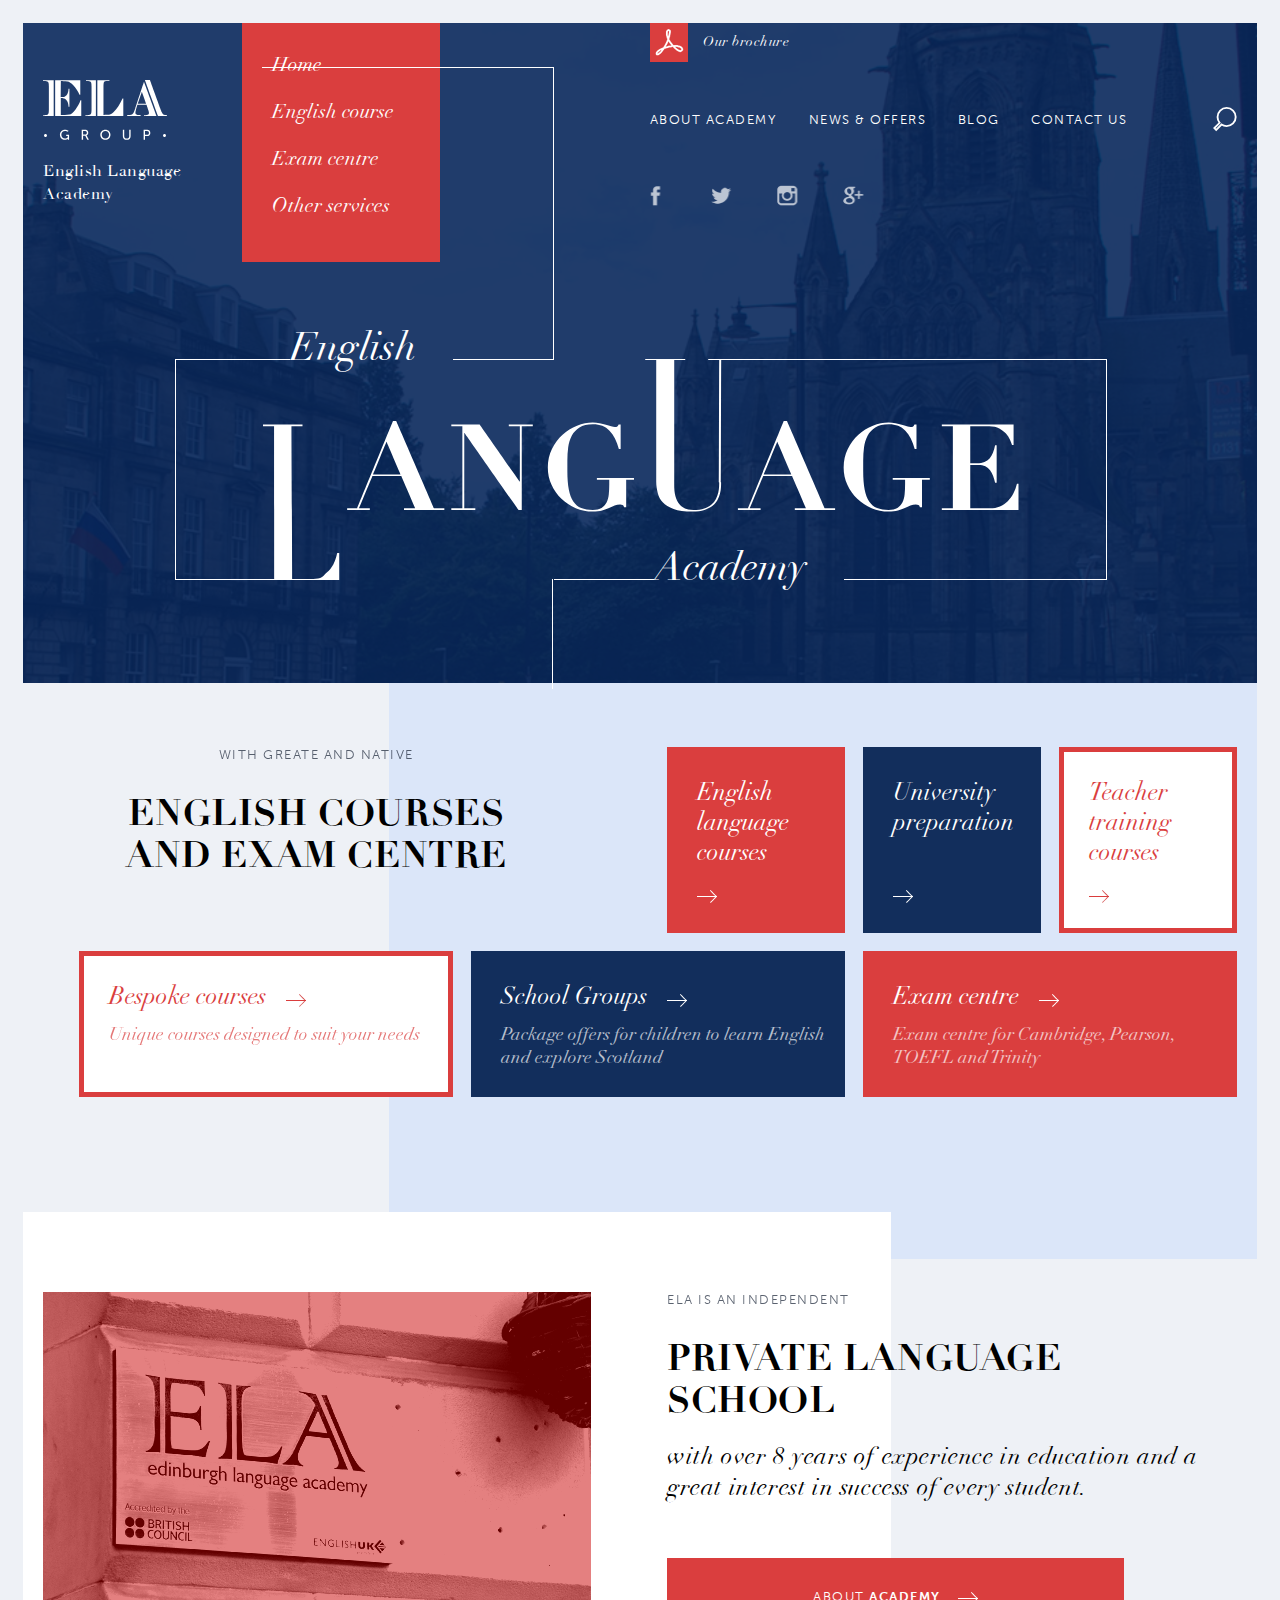
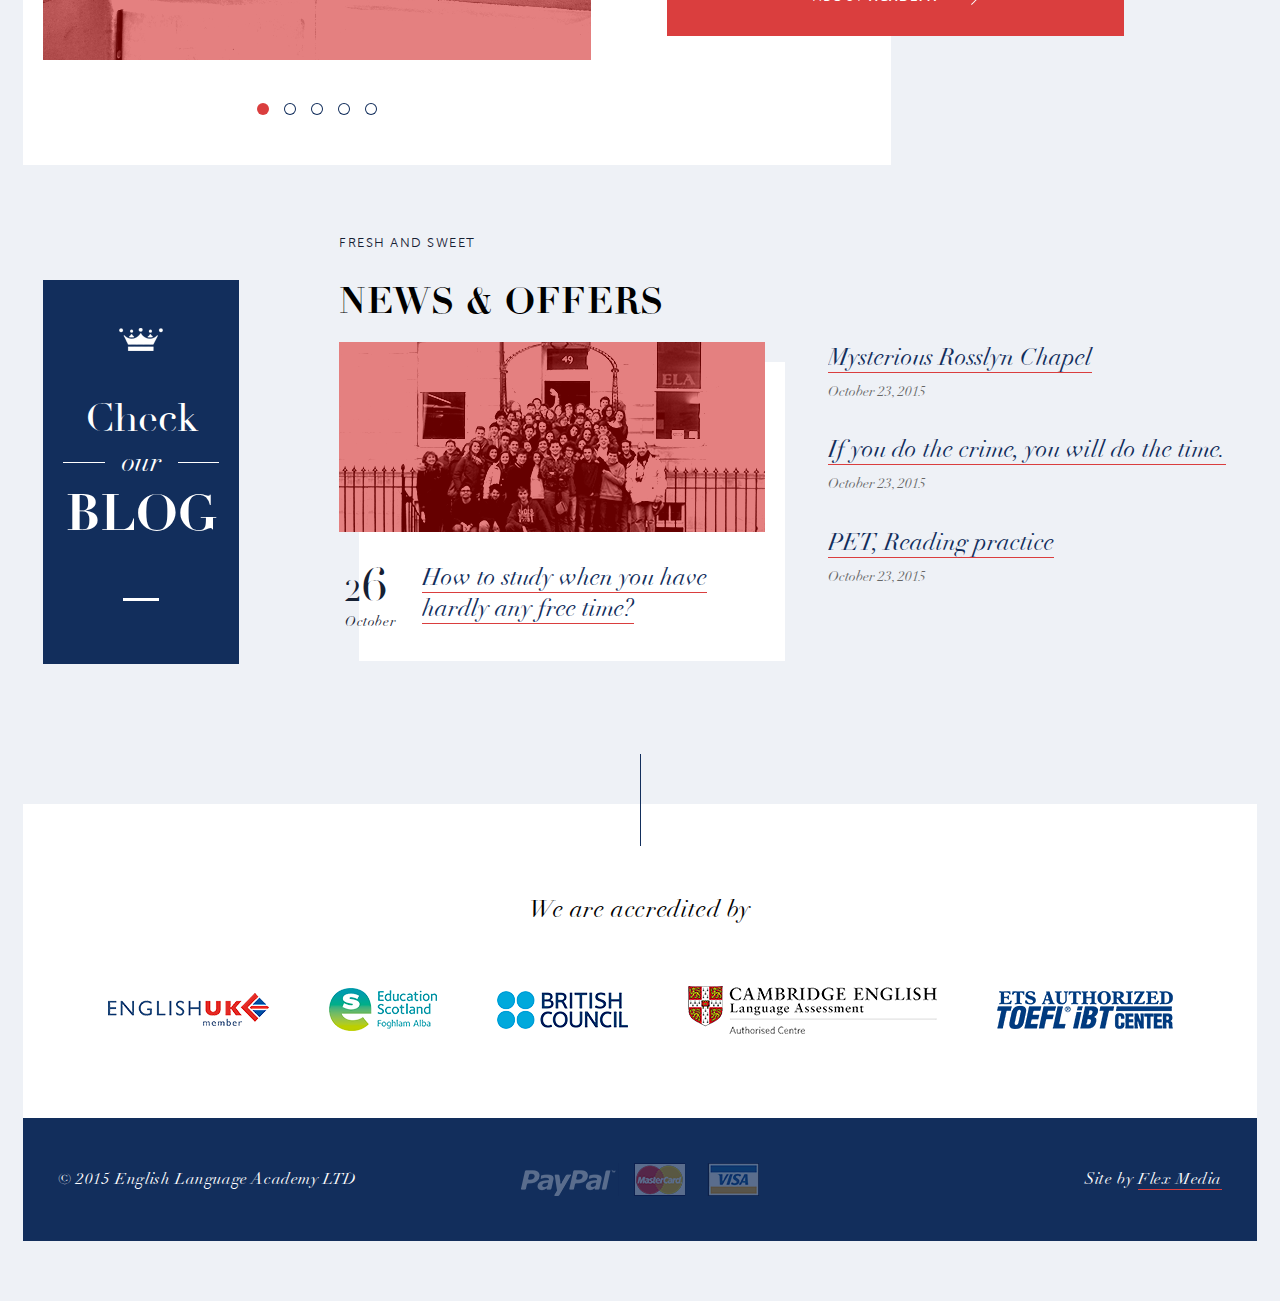
==== commit 1ec9708a: "all pages" ====
--- a/index.html
+++ b/index.html
@@ -12,8 +12,8 @@
 <!-- BEGIN  out-->
 <div class="out">
 	<div class="l-center">
-		<div class="header">
-			<div class="header__in" style="background-image: url(../img/bg.jpg);">
+		<div class="header" style="background-image: url(./img/bg.jpg);">
+			<div class="header__in">
 				<div class="l-inner">
 					<div class="header__left">
 						<a class="logo" href="#">
@@ -369,6 +369,7 @@
 <!-- load scripts -->
 <script src="js/lib/head.js"></script>
 <script src="js/lib/jquery.js"></script>
+<script src="js/lib/scrollReveal.min.js"></script>
 <script src="js/lib/slick.min.js"></script>
 <script src="js/lib/jquery.validate.js"></script>
 <script src="js/common.js"></script>
--- a/css/screen.css
+++ b/css/screen.css
@@ -40,6 +40,8 @@
 
 a { text-decoration: none; }
 
+.to-center { text-align: center; }
+
 .link { display: inline; font-size: 24px; border-bottom: 1px solid #da3e3e; -moz-transition: border, color, 0.3s; -o-transition: border, color, 0.3s; -webkit-transition: border, color, 0.3s; transition: border, color, 0.3s; color: #122e5c; font-family: "DidotItalic", Arial, sans-serif; }
 @media only screen and (max-width: 1279px) { .link { font-size: 20px; } }
 @media only screen and (max-width: 767px) { .link { font-size: 17px; } }
@@ -71,6 +73,13 @@
 
 @media only screen and (max-width: 767px) { .l-cols_flex { display: -webkit-flex; display: flex; -webkit-flex-direction: column; flex-direction: column; } }
 @media only screen and (max-width: 767px) { .l-cols_flex .l-col-right__in { padding: 0 30px; } }
+
+.l-sidebar { position: relative; float: left; width: 317px; min-height: 1px; }
+@media only screen and (max-width: 1023px) { .l-sidebar { float: none; width: 100%; } }
+
+.l-main { overflow: hidden; padding: 0 65px 0 75px; }
+@media only screen and (max-width: 1279px) { .l-main { padding: 0 20px; } }
+@media only screen and (max-width: 1023px) { .l-main { padding: 0; } }
 
 .l-col-left { float: left; width: 588px; }
 @media only screen and (max-width: 1279px) { .l-col-left { width: 478px; } }
@@ -97,13 +106,13 @@
 
 [class*="icon-"] { display: inline-block; vertical-align: middle; }
 
-.header { position: relative; z-index: 5; margin-top: 50px; overflow: hidden; }
+.header { position: relative; z-index: 5; margin-top: 50px; background-repeat: no-repeat; background-size: cover; background-position: 50% 50%; background-attachment: fixed; }
+.header:before { content: ""; position: absolute; top: 0; right: 0; bottom: 0; left: 0; z-index: -1; background: rgba(8, 39, 91, 0.9); }
 @media only screen and (max-width: 1599px) { .header { margin-top: 23px; } }
 @media only screen and (max-width: 1023px) { .header { margin-top: 15px; overflow: visible; } }
-.header__in { height: 555px; position: relative; z-index: 2; background-repeat: no-repeat; background-size: cover; background-position: 50% 50%; }
+.header__in { height: 450px; position: relative; z-index: 2; }
 @media only screen and (max-width: 1023px) { .header__in { height: 400px; } }
 @media only screen and (max-width: 767px) { .header__in { height: 268px; } }
-.header__in:before { content: ""; position: absolute; top: 0; right: 0; bottom: 0; left: 0; z-index: -1; background: rgba(8, 39, 91, 0.9); }
 .header__left { float: left; width: 49.2%; }
 @media only screen and (max-width: 1023px) { .header__left { float: none; width: 100%; } }
 .header__right { float: right; width: 49.2%; }
@@ -233,6 +242,11 @@
 @media only screen and (max-width: 767px) { .subtitle { font-size: 10px; margin-bottom: 10px; } }
 .subtitle_dark { opacity: 1; }
 
+.title { font-size: 24px; font-family: "DidotBold", Arial, sans-serif; color: #122e5c; line-height: 1.25; }
+@media only screen and (max-width: 1279px) { .title { font-size: 20px; } }
+@media only screen and (max-width: 1023px) { .title { font-size: 16px; } }
+@media only screen and (max-width: 767px) { .title { font-size: 12px; } }
+
 .title-h1 { margin-bottom: 20px; font-size: 36px; font-family: "DidotBold", Arial, sans-serif; line-height: 42px; color: #000; letter-spacing: 0.6px; text-transform: uppercase; }
 @media only screen and (max-width: 1279px) { .title-h1 { font-size: 30px; } }
 @media only screen and (max-width: 1023px) { .title-h1 { margin-bottom: 5px; font-size: 26px; line-height: 36px; } }
@@ -287,9 +301,11 @@
 @media only screen and (max-width: 767px) { .btn { min-width: 100%; } }
 .btn:hover { background: #cd2727; }
 .btn:hover .icon-arr { -moz-transform: translateX(10px); -ms-transform: translateX(10px); -webkit-transform: translateX(10px); transform: translateX(10px); }
+.btn:hover .icon-arr-l { -moz-transform: translateX(-10px); -ms-transform: translateX(-10px); -webkit-transform: translateX(-10px); transform: translateX(-10px); }
 .btn:active { background: #c02525; }
 .btn strong { font-family: "museosanscyrl-700", Arial, sans-serif; }
 .btn .icon-arr { vertical-align: middle; margin-left: 13px; -moz-transition: -moz-transform 0.3s; -o-transition: -o-transform 0.3s; -webkit-transition: -webkit-transform 0.3s; transition: transform 0.3s; }
+.btn .icon-arr-l { vertical-align: middle; margin-right: 13px; -moz-transition: -moz-transform 0.3s; -o-transition: -o-transform 0.3s; -webkit-transition: -webkit-transform 0.3s; transition: transform 0.3s; }
 
 .section { position: relative; padding: 64px 0 67px; }
 .section + .section { margin-top: 30px; }
@@ -305,6 +321,8 @@
 @media only screen and (max-width: 1023px) { .section .title-group { padding-right: 35px; } }
 @media only screen and (max-width: 767px) { .section .title-group { padding-right: 0; margin-bottom: 18px; } }
 
+.section_mod { padding-bottom: 0; }
+
 .section_white { padding: 80px 0 50px; }
 .section_white + .footer { margin-top: 142px; }
 @media only screen and (max-width: 1279px) { .section_white { padding-top: 75px; } }
@@ -316,6 +334,9 @@
 .section_pb { padding-bottom: 105px; }
 @media only screen and (max-width: 1279px) { .section_pb { padding-bottom: 90px; } }
 @media only screen and (max-width: 767px) { .section_pb { padding: 25px 0; } }
+
+.section_article:before { right: 172px; }
+@media only screen and (max-width: 1023px) { .section_article:before { right: 43px; } }
 
 .items-wrap { font-size: 0; text-align: right; }
 @media only screen and (max-width: 767px) { .items-wrap { text-align: left; } }
@@ -431,8 +452,13 @@
 @media only screen and (max-width: 1279px) { .popup { margin-left: -489px; padding: 40px 0; max-width: 978px; } }
 @media only screen and (max-width: 1023px) { .popup { top: 15px; margin-left: -369px; max-width: 738px; } }
 @media only screen and (max-width: 767px) { .popup { margin-left: -145px; max-width: 290px; } }
+.popup_vertical { text-align: center; font-size: 0; overflow-y: auto; }
+.popup_vertical:before { content: ""; display: inline-block; vertical-align: middle; width: 0; height: 100%; }
+@media only screen and (max-width: 767px) { .popup_vertical { padding: 15px 0; } }
 .desktop .popup .popup__in::-webkit-scrollbar { width: 4px; height: 4px; }
 .desktop .popup .popup__in::-webkit-scrollbar-thumb { background: rgba(255, 255, 255, 0.5); }
+.popup__vertical { display: inline-block; vertical-align: middle; width: 528px; text-align: left; }
+@media only screen and (max-width: 767px) { .popup__vertical { width: 260px; margin: 0 auto; } }
 .popup__in { margin: 0 auto; padding: 0 30px; width: 775px; max-height: 100%; overflow-y: auto; -moz-transform: translate3d(0, -200px, 0); -ms-transform: translate3d(0, -200px, 0); -webkit-transform: translate3d(0, -200px, 0); transform: translate3d(0, -200px, 0); -moz-transition: -moz-transform 0.4s cubic-bezier(0.7, 0, 0.3, 1) 0.2s; -o-transition: -o-transform 0.4s cubic-bezier(0.7, 0, 0.3, 1) 0.2s; -webkit-transition: -webkit-transform 0.4s cubic-bezier(0.7, 0, 0.3, 1); -webkit-transition-delay: 0.2s; transition: transform 0.4s cubic-bezier(0.7, 0, 0.3, 1) 0.2s; }
 @media only screen and (max-width: 1279px) { .popup__in { width: 100%; padding: 0 50px; } }
 @media only screen and (max-width: 767px) { .popup__in { padding: 0 30px; } }
@@ -449,6 +475,9 @@
 .close i:before, .close i:after { content: ""; position: absolute; left: 50%; top: 50%; margin: -1px 0 0 -13px; width: 27px; height: 2px; -moz-transition: -moz-transform 0.6s cubic-bezier(0.19, 1, 0.22, 1) 0.2s, opacity 0.2s cubic-bezier(0.19, 1, 0.22, 1) 0.18s; -o-transition: -o-transform 0.6s cubic-bezier(0.19, 1, 0.22, 1) 0.2s, opacity 0.2s cubic-bezier(0.19, 1, 0.22, 1) 0.18s; -webkit-transition: -webkit-transform 0.6s cubic-bezier(0.19, 1, 0.22, 1), opacity 0.2s cubic-bezier(0.19, 1, 0.22, 1); -webkit-transition-delay: 0.2s, 0.18s; transition: transform 0.6s cubic-bezier(0.19, 1, 0.22, 1) 0.2s, opacity 0.2s cubic-bezier(0.19, 1, 0.22, 1) 0.18s; }
 .close i:before { background: rgba(214, 219, 229, 0.5); -moz-transform: rotate(45deg) translate3d(0%, 0, 0); -ms-transform: rotate(45deg) translate3d(0%, 0, 0); -webkit-transform: rotate(45deg) translate3d(0%, 0, 0); transform: rotate(45deg) translate3d(0%, 0, 0); }
 .close i:after { opacity: 0; background: #fff; -moz-transform: rotate(45deg) translate3d(120%, 0, 0); -ms-transform: rotate(45deg) translate3d(120%, 0, 0); -webkit-transform: rotate(45deg) translate3d(120%, 0, 0); transform: rotate(45deg) translate3d(120%, 0, 0); }
+
+.close_dark:after { background: #000; }
+.close_dark i:after { background: #000; }
 
 .search { position: relative; margin-bottom: 100px; }
 @media only screen and (max-width: 1279px) { .search { margin-bottom: 50px; } }
@@ -477,10 +506,74 @@
 .result span { color: #da3e3e; }
 
 .slider { max-width: 548px; padding-bottom: 55px; }
-.slider_mb { margin-bottom: 40px; }
 @media only screen and (max-width: 1279px) { .slider { max-width: 438px; } }
 @media only screen and (max-width: 1023px) { .slider { max-width: 325px; padding-bottom: 50px; } }
 @media only screen and (max-width: 767px) { .slider { padding-bottom: 35px; margin-top: 24px; } }
+.slider_mb { margin-bottom: 40px; }
+@media only screen and (max-width: 767px) { .slider_mb { float: none; } }
+.slider_big { max-width: 1092px; }
+@media only screen and (max-width: 1599px) { .slider_big { max-width: 100%; } }
+.slider_auto { max-width: 100%; }
+
+.field { margin-bottom: 27px; display: block; }
+@media only screen and (max-width: 767px) { .field { margin-bottom: 15px; } }
+.field__title { display: block; position: relative; margin-bottom: 12px; font-size: 12px; font-family: "museosanscyrl-300", Arial, sans-serif; color: #122e5c; color: rgba(18, 46, 92, 0.5); }
+@media only screen and (max-width: 767px) { .field__title { margin-bottom: 5px; } }
+.field__body { position: relative; display: block; z-index: 2; font-size: 0; }
+.field__col { display: inline-block; vertical-align: middle; width: 50%; }
+.field__col:last-child { padding-left: 23px; }
+.field__text { font-size: 18px; line-height: 1.2; font-family: "DidotItalic", Arial, sans-serif; }
+@media only screen and (max-width: 767px) { .field__text { font-size: 16px; } }
+.field__text span { color: #da3e3e; }
+.field__shadow { position: absolute; top: 0; right: 0; left: 0; bottom: 0; }
+.field__shadow:before { content: ""; position: absolute; top: 100%; left: 2px; right: -2px; height: 2px; background: #d6dbe5; }
+.field__shadow:after { content: ""; position: absolute; top: 2px; bottom: -2px; right: -2px; width: 2px; background: #d6dbe5; }
+
+.field_inline { position: relative; padding-left: 83px; }
+@media only screen and (max-width: 767px) { .field_inline { padding-left: 0; } }
+.field_inline .field__title { position: absolute; left: 0; top: 0; padding-right: 5px; height: 43px; width: 82px; line-height: 43px; }
+@media only screen and (max-width: 767px) { .field_inline .field__title { position: static; height: auto; line-height: 1.2; width: 100%; } }
+.field_inline .field__title span { position: relative; display: inline-block; vertical-align: middle; line-height: 1.2; }
+.field_inline .field__title span sup { position: absolute; left: -5px; top: 0; font-size: 12px; }
+
+.input { display: block; position: relative; z-index: 2; border: 2px solid #d6dbe5; padding: 0 18px; width: 100%; height: 43px; background: #fff; font-family: "museosanscyrl-300", Arial, sans-serif; font-size: 14px; color: #122e5c; }
+@media only screen and (max-width: 767px) { .input { height: 30px; padding: 0 15px; font-size: 12px; } }
+.input_textarea { height: 73px; padding: 15px 18px; resize: none; }
+.input.has-error { background: #fde8e8; border-color: #fde8e8; color: #da3e3e; }
+.input.has-error + .has-error + .field__shadow:before, .input.has-error + .has-error + .field__shadow:after { background: #ffc5c5; }
+.input.valid { background: #eef1f6; border-color: #eef1f6; }
+
+.select { position: relative; font-family: "museosanscyrl-300", Arial, sans-serif; font-size: 14px; color: #122e5c; }
+.select:before { content: ""; position: absolute; top: 100%; left: 2px; right: -2px; height: 2px; background: #d6dbe5; }
+.select:after { content: ""; position: absolute; top: 2px; bottom: -2px; right: -2px; width: 2px; background: #d6dbe5; }
+.select:hover .select__main { background: #dde3ed; }
+.select__main { position: relative; padding: 0 30px 0 16px; overflow: hidden; -ms-text-overflow: ellipsis; text-overflow: ellipsis; white-space: nowrap; height: 43px; line-height: 43px; background: #eef1f6; -moz-transition: background 0.3s; -o-transition: background 0.3s; -webkit-transition: background 0.3s; transition: background 0.3s; }
+.select__main:before { content: ""; position: absolute; top: 13px; right: 15px; width: 0px; height: 0px; border-style: solid; border-width: 0 2.5px 4px 2.5px; border-color: transparent transparent #122e5c transparent; }
+.select__main:after { content: ""; position: absolute; bottom: 13px; right: 15px; width: 0px; height: 0px; border-style: solid; border-width: 4px 2.5px 0 2.5px; border-color: #122e5c transparent transparent transparent; }
+.select select { position: absolute; opacity: 0; z-index: 2; left: 0; top: 0; height: 45px; width: 100%; }
+
+.number { position: relative; display: inline-block; vertical-align: middle; width: 117px; }
+.number__plus, .number__minus { position: absolute; top: -2px; width: 25px; height: 38px; background: #eef1f6; font-family: "museosanscyrl-300", Arial, sans-serif; font-size: 20px; color: #122e5c; -moz-transition: background 0.3s; -o-transition: background 0.3s; -webkit-transition: background 0.3s; transition: background 0.3s; }
+.number__plus:hover, .number__minus:hover { background: #dde3ed; }
+.number__minus { left: 0; }
+.number__plus { right: 0; }
+.number__input { display: block; border: 1px solid #d6dbe5; padding: 0 28px; height: 38px; width: 100%; font-size: 28px; font-family: "museosanscyrl-300", Arial, sans-serif; color: #122e5c; text-align: center; }
+
+.has-shadow:before { content: ""; position: absolute; top: 100%; left: 2px; right: -2px; height: 2px; background: #d6dbe5; }
+.has-shadow:after { content: ""; position: absolute; top: 2px; bottom: -2px; right: -2px; width: 2px; background: #d6dbe5; }
+
+.btn-action { display: block; background: #122e5c; height: 43px; line-height: 43px; font-size: 13px; color: #fff; font-family: "museosanscyrl-300", Arial, sans-serif; text-align: center; text-transform: uppercase; -moz-transition: background 0.3s; -o-transition: background 0.3s; -webkit-transition: background 0.3s; transition: background 0.3s; }
+.btn-action:hover { background: #0c1f3e; }
+.btn-action .icon-cart { margin-right: 9px; vertical-align: baseline; }
+.btn-action.has-shadow { position: relative; }
+.btn-action.has-shadow:before, .btn-action.has-shadow:after { background: #c4c7cc; }
+
+.info-text { margin: 15px 0 0; font-size: 12px; color: #122e5c; color: rgba(18, 46, 92, 0.5); text-align: center; }
+
+.btn-info { display: inline-block; padding: 0 17px; height: 41px; line-height: 41px; color: #122e5c; font-size: 13px; font-family: "museosanscyrl-300", Arial, sans-serif; border-radius: 41px; background: #e3e7f0; -moz-transition: background 0.3s; -o-transition: background 0.3s; -webkit-transition: background 0.3s; transition: background 0.3s; text-align: center; }
+.btn-info:hover { background: #d2d9e7; }
+.btn-info:active { background: #c2cbde; }
+.btn-info .icon-wtf { margin-right: 5px; }
 
 .index-page .header__in { height: 660px; }
 @media only screen and (max-width: 1279px) { .index-page .header__in { height: 530px; } }
@@ -560,18 +653,18 @@
 @media only screen and (max-width: 1279px) { .about .title-h2 { margin-bottom: 37px; } }
 @media only screen and (max-width: 1023px) { .about .title-h2 { margin-bottom: 15px; } }
 
-.courses-nav { position: absolute; bottom: 0; left: 0; right: 0; z-index: 2; *zoom: 1; text-align: center; font-family: "DidotItalic", Arial, sans-serif; font-size: 18px; }
+.courses-nav { position: relative; z-index: 2; *zoom: 1; text-align: center; font-family: "DidotItalic", Arial, sans-serif; font-size: 18px; }
 .courses-nav:after { content: " "; display: table; clear: both; }
 @media only screen and (max-width: 1279px) { .courses-nav { font-size: 16px; } }
 @media only screen and (max-width: 1023px) { .courses-nav { position: static; } }
-.courses-nav__title { float: left; height: 104px; line-height: 104px; width: 305px; color: #fff; }
+.courses-nav__title { float: left; height: 105px; line-height: 105px; width: 305px; color: #fff; }
 @media only screen and (max-width: 1279px) { .courses-nav__title { height: 80px; line-height: 80px; } }
 @media only screen and (max-width: 1023px) { .courses-nav__title { display: none; } }
 .courses-nav__main { overflow: hidden; background: #fff; }
 .courses-nav__list { display: table; width: 100%; table-layout: fixed; }
 @media only screen and (max-width: 1279px) { .courses-nav__list { table-layout: auto; } }
 @media only screen and (max-width: 767px) { .courses-nav__list { display: block; padding: 10px 0; } }
-.courses-nav__list li { display: table-cell; vertical-align: middle; height: 104px; line-height: 104px; }
+.courses-nav__list li { display: table-cell; vertical-align: middle; height: 105px; line-height: 105px; }
 @media only screen and (max-width: 1279px) { .courses-nav__list li { height: 80px; line-height: 80px; } }
 @media only screen and (max-width: 767px) { .courses-nav__list li { display: block; height: auto; line-height: 1.2; } }
 .courses-nav__list a { color: #122e5d; display: inline-block; vertical-align: middle; line-height: 1.2; -moz-transition: color 0.3s; -o-transition: color 0.3s; -webkit-transition: color 0.3s; transition: color 0.3s; }
@@ -627,6 +720,7 @@
 .box:hover .box__title:before { opacity: 0; }
 .box:hover .box__title:after { opacity: 1; }
 .box:hover .link { color: #da3e3e; }
+.box__in { padding: 35px 33px; }
 .box__left { float: left; width: 393px; padding: 16px 55px 16px 35px; }
 .box__middle { overflow: hidden; padding: 16px 10px 16px 0; }
 .box__right { float: right; width: 276px; padding: 16px 28px 16px 0; text-align: right; }
@@ -637,22 +731,205 @@
 .box__subtitle { margin-top: 12px; opacity: 0.7; font-family: "DidotItalic", Arial, sans-serif; font-size: 18px; }
 .box .link { position: absolute; right: 28px; bottom: 40px; }
 
+.box-wrap { position: absolute; top: 0; left: 0; z-index: 2; }
+@media only screen and (max-width: 1023px) { .box-wrap { position: static; width: 317px; margin: 0 auto 20px; } }
+@media only screen and (max-width: 1023px) and (max-width: 767px) { .box-wrap { width: 100%; } }
+
+.box-wrap.is-fixed { position: fixed; top: 0; width: 317px; z-index: 5; }
+@media only screen and (max-width: 1023px) { .box-wrap.is-fixed { position: static; } }
+@media only screen and (max-width: 767px) { .box-wrap.is-fixed { width: 100%; } }
+
+.box_border { box-shadow: inset 0 0 0 5px #da3e3e; }
+.box_border .box__subtitle { margin-bottom: 30px; }
+.box_border .box__title:after, .box_border .box__title:before { display: none; }
+.box_border:hover .box__title { color: #122e5c; }
+
 .list li { position: relative; margin: 18px 0; padding-left: 20px; color: #152033; font-size: 14px; font-family: "museosanscyrl-300", Arial, sans-serif; line-height: 1.3; }
 .list li:before { content: ""; position: absolute; left: 0; top: 4px; background: url("../img/svg/romb.svg") no-repeat 0 0; -moz-background-size: 9px 9px; -o-background-size: 9px 9px; -webkit-background-size: 9px 9px; background-size: 9px 9px; width: 9px; height: 9px; display: inline-block; }
 
 .price { color: #da3e3e; color: rgba(218, 62, 62, 0.5); font-size: 18px; font-family: "DidotItalic", Arial, sans-serif; }
 
-.icon-fb { background: url('../img/icons-s05fbe7750a.png') 0 -114px no-repeat; background-position: 0 -57px; width: 22px; height: 22px; -moz-background-size: 25px 160px; -webkit-background-size: 25px 160px; background-size: 25px 160px; }
-
-.icon-tw { background: url('../img/icons-s05fbe7750a.png') 0 -276px no-repeat; background-position: 0 -138px; width: 22px; height: 22px; -moz-background-size: 25px 160px; -webkit-background-size: 25px 160px; background-size: 25px 160px; }
-
-.icon-ig { background: url('../img/icons-s05fbe7750a.png') 0 -222px no-repeat; background-position: 0 -111px; width: 22px; height: 22px; -moz-background-size: 25px 160px; -webkit-background-size: 25px 160px; background-size: 25px 160px; }
-
-.icon-gp { background: url('../img/icons-s05fbe7750a.png') 0 -168px no-repeat; background-position: 0 -84px; width: 22px; height: 22px; -moz-background-size: 25px 160px; -webkit-background-size: 25px 160px; background-size: 25px 160px; }
-
-.icon-pdf { background: url('../img/icons-s05fbe7750a.png') 0 -65px no-repeat; width: 38px; height: 39px; }
+.article { margin: 0 auto; max-width: 895px; font-size: 14px; line-height: 1.7; font-family: "museosanscyrl-300", Arial, sans-serif; letter-spacing: 0.6px; color: #152033; *zoom: 1; }
+.article:after { content: " "; display: table; clear: both; }
+@media only screen and (max-width: 767px) { .article { font-size: 12px; } }
+.article + .btn { margin: 100px 0 60px; }
+@media only screen and (max-width: 1279px) { .article + .btn { margin: 60px 0 30px; } }
+@media only screen and (max-width: 1023px) { .article + .btn { margin: 30px 0 15px; } }
+.article > h2:first-child { margin-top: 0; }
+.article > a { display: inline; border-bottom: 1px solid #da3e3e; -moz-transition: border, color, 0.3s; -o-transition: border, color, 0.3s; -webkit-transition: border, color, 0.3s; transition: border, color, 0.3s; color: #122e5c; font-family: "DidotItalic", Arial, sans-serif; }
+.article > a:hover { border-color: transparent; color: #da3e3e; }
+.article h2 { margin: 65px 0 35px; color: #122e5c; font-family: "DidotBold", Arial, sans-serif; font-size: 24px; }
+@media only screen and (max-width: 1279px) { .article h2 { margin: 45px 0 15px; font-size: 20px; } }
+@media only screen and (max-width: 1023px) { .article h2 { margin: 25px 0 15px; font-size: 18px; } }
+@media only screen and (max-width: 767px) { .article h2 { font-size: 16px; } }
+.article > p { margin: 25px 0; }
+@media only screen and (max-width: 767px) { .article > p { margin: 15px 0; } }
+.article > ul { margin: 25px 0 80px; }
+@media only screen and (max-width: 767px) { .article > ul { margin: 15px 0 40px; } }
+.article > ul li { position: relative; margin: 18px 0; padding-left: 20px; color: #152033; font-size: 14px; font-family: "museosanscyrl-300", Arial, sans-serif; line-height: 1.3; }
+.article > ul li:before { content: ""; position: absolute; left: 0; top: 4px; background: url("../img/svg/romb.svg") no-repeat 0 0; -moz-background-size: 9px 9px; -o-background-size: 9px 9px; -webkit-background-size: 9px 9px; background-size: 9px 9px; width: 9px; height: 9px; display: inline-block; }
+.article blockquote { margin-bottom: 70px; clear: both; padding: 50px 80px; background: #da3e3e; font-size: 24px; color: #fff; font-family: "DidotItalic", Arial, sans-serif; line-height: 1.3; }
+@media only screen and (max-width: 1279px) { .article blockquote { margin-bottom: 50px; padding: 20px 40px; font-size: 20px; } }
+@media only screen and (max-width: 1023px) { .article blockquote { margin-bottom: 30px; padding: 10px 20px; font-size: 18px; } }
+@media only screen and (max-width: 767px) { .article blockquote { font-size: 16px; } }
+.article > .img { float: right; max-width: 450px; margin: 0 40px 85px 0; }
+@media only screen and (max-width: 1279px) { .article > .img { margin: 0 20px 40px 0; } }
+@media only screen and (max-width: 1023px) { .article > .img { float: none; } }
+@media only screen and (max-width: 767px) { .article > .img { float: none; margin: 0 0 40px; } }
+.article > .img_blue { float: left; margin-left: -196px; }
+@media only screen and (max-width: 1599px) { .article > .img_blue { margin-left: -100px; } }
+@media only screen and (max-width: 1279px) { .article > .img_blue { margin-left: 0; } }
+@media only screen and (max-width: 1023px) { .article > .img_blue { float: none; } }
+@media only screen and (max-width: 767px) { .article > .img_blue { float: none; } }
+.article .slider_big { margin-left: -196px; margin-bottom: 25px; }
+.article .slider_big .slick-dots { left: 196px; text-align: left; }
+@media only screen and (max-width: 1599px) { .article .slider_big .slick-dots { left: 0; text-align: center; } }
+@media only screen and (max-width: 1599px) { .article .slider_big { margin-left: -100px; } }
+@media only screen and (max-width: 1279px) { .article .slider_big { margin-left: 0; } }
+
+.reviews-slider { margin-bottom: 55px; float: right; margin-right: 47px; width: 816px; }
+@media only screen and (max-width: 1023px) { .reviews-slider { width: 100%; margin: 0 auto 50px; } }
+.reviews-slider_small { margin: 0 24px 0 0; width: 617px; }
+@media only screen and (max-width: 1279px) { .reviews-slider_small { width: 100%; padding-left: 35px; } }
+@media only screen and (max-width: 1023px) { .reviews-slider_small { margin-bottom: 50px; } }
+.reviews-slider h2 { margin-left: 90px; }
+.reviews-slider .slick-dots { display: none !important; }
+@media only screen and (max-width: 1023px) { .reviews-slider .slick-dots { display: block !important; } }
+@media only screen and (max-width: 1023px) { .reviews-slider .slick-next, .reviews-slider .slick-prev { display: none !important; } }
+
+.review { padding: 15px 20px 10px 80px; position: relative; z-index: 2; font-size: 18px; font-family: "DidotItalic", Arial, sans-serif; color: #122e5c; }
+@media only screen and (max-width: 1023px) { .review { font-size: 16px; } }
+@media only screen and (max-width: 767px) { .review { padding: 15px 0px 10px 50px; } }
+.review_small .review__bg { width: 510px; height: 150px; }
+@media only screen and (max-width: 1279px) { .review_small .review__bg { display: none; } }
+.review_small .review__bg:before { width: 0px; height: 0px; border-style: solid; border-width: 32px 0 0 537px; border-color: transparent transparent transparent #eef1f6; }
+.review_small .review__bg:after { width: 0px; height: 0px; border-style: solid; border-width: 140px 30px 0 0; border-color: #eef1f6 transparent transparent transparent; }
+.review:before { content: "“"; position: absolute; top: 12px; left: 20px; font-size: 90px; font-family: "DidotBold", Arial, sans-serif; line-height: 1; color: #da3e3e; }
+@media only screen and (max-width: 767px) { .review:before { font-size: 40px; } }
+.review__bg { position: absolute; z-index: -1; left: 53px; top: 0; width: 670px; height: 150px; background: #eef1f6; -ms-transform: rotate(-3deg); -webkit-transform: rotate(-3deg); transform: rotate(-3deg); }
+@media only screen and (max-width: 1023px) { .review__bg { display: none; } }
+.review__bg:before { content: ""; position: absolute; top: -32px; left: 0; width: 0px; height: 0px; border-style: solid; border-width: 32px 0 0 702px; border-color: transparent transparent transparent #eef1f6; -moz-transform: translate3d(0, 0, 0); -ms-transform: translate3d(0, 0, 0); -webkit-transform: translate3d(0, 0, 0); transform: translate3d(0, 0, 0); }
+.review__bg:after { content: ""; position: absolute; top: 0; right: -30px; width: 0px; height: 0px; border-style: solid; border-width: 150px 30px 0 0; border-color: #eef1f6 transparent transparent transparent; -moz-transform: translate3d(0, 0, 0); -ms-transform: translate3d(0, 0, 0); -webkit-transform: translate3d(0, 0, 0); transform: translate3d(0, 0, 0); }
+.review .user { margin-top: 10px; }
+
+.user { font-size: 18px; font-family: "DidotBold", Arial, sans-serif; line-height: 1.6; }
+.user p { margin-bottom: 18px; }
+.user__img { display: inline-block; margin-right: 13px; vertical-align: middle; width: 45px; height: 45px; overflow: hidden; border-radius: 50%; }
+.user__img img { display: block; width: 100%; border-radius: 50%; }
+
+.infobox { position: relative; padding: 60px 40px 40px 60px; background: #fff; font-size: 14px; font-family: "museosanscyrl-300", Arial, sans-serif; color: #152033; line-height: 1.7; box-shadow: inset 0 0 0 5px #da3e3e; }
+@media only screen and (max-width: 1279px) { .infobox { padding: 40px; } }
+@media only screen and (max-width: 767px) { .infobox { padding: 20px; font-size: 12px; } }
+.infobox__title { margin: 0 0 27px; font-size: 24px; color: #122e5c; font-family: "DidotBold", Arial, sans-serif; text-align: center; }
+@media only screen and (max-width: 1023px) { .infobox__title { margin-bottom: 20px; } }
+@media only screen and (max-width: 767px) { .infobox__title { font-size: 16px; } }
+.infobox__list { counter-reset: listinfo; }
+.infobox__list > li:before { content: counter(listinfo) "."; counter-increment: listinfo; }
+.infobox__list li { margin-bottom: 44px; }
+@media only screen and (max-width: 1023px) { .infobox__list li { margin-bottom: 20px; } }
+.infobox__list li:before { float: left; margin: 6px 5px 0 0; line-height: 0.9; font-size: 48px; font-family: "DidotBold", Arial, sans-serif; color: #da3e3e; }
+@media only screen and (max-width: 767px) { .infobox__list li:before { font-size: 24px; } }
+.infobox__list li span { display: block; color: #da3e3e; font-family: "DidotItalic", Arial, sans-serif; font-size: 18px; }
+@media only screen and (max-width: 767px) { .infobox__list li span { font-size: 14px; } }
+.infobox .close { position: absolute; right: 21px; top: 18px; }
+@media only screen and (max-width: 767px) { .infobox .close { top: 10px; right: 10px; } }
+
+.btn_cart { position: fixed; right: 0; bottom: 0; z-index: 5; text-transform: none; width: 540px; box-shadow: 0 -5px 5px rgba(18, 46, 92, 0.1); }
+@media only screen and (max-width: 1279px) { .btn_cart { width: 300px; } }
+@media only screen and (max-width: 1023px) { .btn_cart { width: 200px; } }
+@media only screen and (max-width: 767px) { .btn_cart { width: 290px; left: 50%; margin-left: -145px; right: auto; height: 40px; padding: 0; min-width: 290px; line-height: 40px; } }
+.btn_cart:hover { box-shadow: none; }
+.btn_cart .icon-cart { vertical-align: baseline; margin-right: 20px; }
+
+.cart { position: fixed; right: 0; top: 0; bottom: 0; z-index: 10; width: 540px; background: #fff; -moz-transition: -moz-transform 0.3s; -o-transition: -o-transform 0.3s; -webkit-transition: -webkit-transform 0.3s; transition: transform 0.3s; -moz-transform: translateY(100%); -ms-transform: translateY(100%); -webkit-transform: translateY(100%); transform: translateY(100%); }
+@media only screen and (max-width: 767px) { .cart { width: 290px; left: 50%; margin-left: -145px; } }
+.cart.is-visible-in { -moz-transform: translateY(0); -ms-transform: translateY(0); -webkit-transform: translateY(0); transform: translateY(0); }
+.cart.is-visible-out { -moz-transform: translateY(100%); -ms-transform: translateY(100%); -webkit-transform: translateY(100%); transform: translateY(100%); }
+.cart:before { content: ""; position: absolute; z-index: -1; top: 20px; bottom: 0; left: 0; width: 1px; box-shadow: 0 0 50px 5px #000; }
+@media only screen and (max-width: 767px) { .cart:before { display: none; } }
+.cart__in { position: absolute; top: 0; left: 0; right: 0; z-index: 2; background: #fff; height: 100%; }
+.cart__scroll { padding: 50px 50px 100px 80px; max-height: 100%; overflow-y: auto; overflow-x: hidden; }
+@media only screen and (max-width: 1279px) { .cart__scroll { padding: 30px 30px 60px 30px; } }
+@media only screen and (max-width: 767px) { .cart__scroll { padding: 20px 20px 60px 20px; } }
+.cart__scroll::-webkit-scrollbar { width: 4px; height: 4px; }
+.cart__scroll::-webkit-scrollbar-thumb { background: #d8dde7; }
+.cart .close { position: absolute; right: 50px; top: 50px; }
+@media only screen and (max-width: 1279px) { .cart .close { top: 30px; right: 30px; } }
+@media only screen and (max-width: 767px) { .cart .close { top: 10px; right: 10px; } }
+.cart__title { margin-bottom: 40px; font-size: 24px; font-family: "DidotBold", Arial, sans-serif; color: #122e5c; }
+.cart .field { padding-right: 70px; }
+.cart .btn { position: absolute; left: 0; bottom: 0; width: 100%; }
+@media only screen and (max-width: 767px) { .cart .btn { height: 40px; line-height: 40px; padding: 0; } }
+
+.cart_vertical .cart__in { text-align: center; font-size: 0; }
+.cart_vertical .cart__in:before { content: ""; display: inline-block; vertical-align: middle; width: 0; height: 100%; }
+.cart_vertical .success { display: inline-block; vertical-align: middle; padding: 0 70px 100px; font-size: 31px; font-family: "DidotItalic", Arial, sans-serif; color: #000; }
+.cart_vertical .success__title { font-size: 46px; font-family: "DidotBold", Arial, sans-serif; }
+
+.steps { font-family: "museosanscyrl-300", Arial, sans-serif; margin-bottom: 50px; }
+.steps li { display: inline-block; position: relative; vertical-align: top; width: 114px; padding-left: 80px; }
+@media only screen and (max-width: 767px) { .steps li { padding-left: 35px; width: 69px; } }
+.steps li:first-child { padding-left: 0; width: 33px; }
+.steps li:first-child:before { display: none; }
+.steps li:before { content: ""; position: absolute; top: 17px; left: -4px; width: 85px; height: 1px; background: #dfdfdf; }
+@media only screen and (max-width: 767px) { .steps li:before { width: 39px; } }
+.steps li.is-active { color: #da3e3e; }
+.steps li.is-active:before { background: #da3e3e; }
+.steps li.is-active i { background: #da3e3e; color: #fff; border-color: #da3e3e; }
+.steps li.is-active span { color: #da3e3e; }
+.steps li i { display: block; margin-bottom: 7px; width: 33px; height: 33px; text-align: center; line-height: 33px; font-size: 18px; color: #fff; border: 1px solid #dfdfdf; border-radius: 50%; font-style: normal; color: #dfdfdf; }
+.steps li span { display: block; font-size: 12px; }
+
+.form-info { position: relative; margin: 46px 0 0; border-top: 1px solid #eef1f6; padding: 22px 0 0; color: #152033; font-size: 14px; font-family: "museosanscyrl-300", Arial, sans-serif; }
+@media only screen and (max-width: 767px) { .form-info { margin-top: 20px; padding-top: 10px; } }
+.form-info__in { position: relative; }
+.form-info__in sup { position: absolute; left: -7px; top: 0; font-size: 14px; }
+
+.cart-item { *zoom: 1; margin-bottom: 40px; border-bottom: 1px solid #eef1f6; padding-bottom: 45px; font-size: 14px; color: #152033; font-family: "museosanscyrl-300", Arial, sans-serif; line-height: 1.7; }
+.cart-item:after { content: " "; display: table; clear: both; }
+@media only screen and (max-width: 1279px) { .cart-item { padding-bottom: 20px; margin-bottom: 20px; } }
+@media only screen and (max-width: 767px) { .cart-item { font-size: 12px; } }
+.cart-item__left { float: left; width: 233px; }
+.cart-item__right { float: right; }
+.cart-item .title { margin-bottom: 14px; }
+.cart-item + .total-price { margin-top: -40px; }
+@media only screen and (max-width: 1279px) { .cart-item + .total-price { margin-top: -20px; } }
+
+.total-price { border-top: 3px solid; padding: 32px 0 0; font-size: 62px; color: #152033; font-family: "DidotBold", Arial, sans-serif; line-height: 1; }
+@media only screen and (max-width: 1279px) { .total-price { font-size: 40px; padding-top: 10px; } }
+@media only screen and (max-width: 1023px) { .total-price { font-size: 24px; } }
+
+.btn-remove { font-size: 14px; font-family: "museosanscyrl-300", Arial, sans-serif; color: #da3e3e; background: none; }
+.btn-remove:hover { color: #cd2727; }
+
+.payment { position: relative; margin-bottom: 3px; padding-left: 50px; height: 60px; background: #eef1f6; line-height: 60px; cursor: pointer; }
+.payment:before { content: ""; position: absolute; top: 50%; left: 22px; margin-top: -5px; width: 10px; height: 10px; border: 1px solid #122e5c; border-radius: 50%; }
+.payment.is-active:before { background: #da3e3e; border-color: #da3e3e; }
+.payment__main { display: inline-block; vertical-align: middle; }
+.payment__main img { display: block; }
+
+.cart-info { padding: 40px; margin: 50px 0 0; box-shadow: inset 0 0 0 5px; font-size: 14px; font-family: "museosanscyrl-300", Arial, sans-serif; color: #152033; }
+.cart-info .title { color: #152033; }
+.cart-info ul { margin-bottom: 25px; }
+.cart-info .price { padding-top: 10px; color: #da3e3e; font-size: 36px; font-family: "DidotBold", Arial, sans-serif; border-top: 1px solid #d8dde7; }
+
+.icon-fb { background: url('../img/icons-s2c128449c0.png') 0 -138px no-repeat; background-position: 0 -69px; width: 22px; height: 22px; -moz-background-size: 25px 185px; -webkit-background-size: 25px 185px; background-size: 25px 185px; }
+
+.icon-tw { background: url('../img/icons-s2c128449c0.png') 0 -300px no-repeat; background-position: 0 -150px; width: 22px; height: 22px; -moz-background-size: 25px 185px; -webkit-background-size: 25px 185px; background-size: 25px 185px; }
+
+.icon-ig { background: url('../img/icons-s2c128449c0.png') 0 -246px no-repeat; background-position: 0 -123px; width: 22px; height: 22px; -moz-background-size: 25px 185px; -webkit-background-size: 25px 185px; background-size: 25px 185px; }
+
+.icon-gp { background: url('../img/icons-s2c128449c0.png') 0 -192px no-repeat; background-position: 0 -96px; width: 22px; height: 22px; -moz-background-size: 25px 185px; -webkit-background-size: 25px 185px; background-size: 25px 185px; }
+
+.icon-pdf { background: url('../img/icons-s2c128449c0.png') 0 -89px no-repeat; width: 38px; height: 39px; }
+
+.icon-cart { background: url('../img/icons-s2c128449c0.png') 0 0 no-repeat; width: 17px; height: 14px; }
 
 .icon-arr { background: url("../img/svg/arr.svg") no-repeat 0 0; -moz-background-size: 20px 13px; -o-background-size: 20px 13px; -webkit-background-size: 20px 13px; background-size: 20px 13px; width: 20px; height: 13px; display: inline-block; }
+
+.icon-arr-l { background: url("../img/svg/arr-l.svg") no-repeat 0 0; -moz-background-size: 20px 13px; -o-background-size: 20px 13px; -webkit-background-size: 20px 13px; background-size: 20px 13px; width: 20px; height: 13px; display: inline-block; }
+
+.icon-wtf { background: url('../img/icons-s2c128449c0.png') 0 -354px no-repeat; width: 16px; height: 16px; }
 
 .slick-slider { position: relative; display: block; box-sizing: border-box; -moz-box-sizing: border-box; -webkit-touch-callout: none; -webkit-user-select: none; -khtml-user-select: none; -moz-user-select: none; -ms-user-select: none; user-select: none; -ms-touch-action: pan-y; touch-action: pan-y; -webkit-tap-highlight-color: transparent; }
 
@@ -676,16 +953,11 @@
 .slick-loading .slick-slide { visibility: hidden; }
 .slick-vertical .slick-slide { display: block; height: auto; border: 1px solid transparent; }
 
-.slick-prev, .slick-next { position: absolute; top: 50%; margin-top: -14px; font: 0/0 a; text-shadow: none; color: transparent; height: 50px; background: none; }
-.slick-prev:focus, .slick-next:focus { outline: none; }
-.slick-prev.slick-disabled, .slick-next.slick-disabled { opacity: 0.2; }
-.slick-prev:before, .slick-next:before { height: 50px; line-height: 50px; }
-
-.slick-prev { left: 0; }
-.slick-prev:before { content: "←"; display: inline-block; vertical-align: middle; font-size: 61px; color: #fff; }
-
-.slick-next { right: 0; }
-.slick-next:before { content: "→"; display: inline-block; vertical-align: middle; font-size: 61px; color: #fff; }
+.slick-prev, .slick-next { position: absolute; top: 57px; font: 0/0 a; text-shadow: none; color: transparent; }
+
+.slick-prev { left: -24px; background: url("../img/svg/prev.svg") no-repeat 0 0; -moz-background-size: 17px 32px; -o-background-size: 17px 32px; -webkit-background-size: 17px 32px; background-size: 17px 32px; width: 17px; height: 32px; display: inline-block; }
+
+.slick-next { right: -24px; background: url("../img/svg/next.svg") no-repeat 0 0; -moz-background-size: 17px 32px; -o-background-size: 17px 32px; -webkit-background-size: 17px 32px; background-size: 17px 32px; width: 17px; height: 32px; display: inline-block; }
 
 .slick-dots { text-align: center; position: absolute; margin: 0; bottom: -55px; left: 0; right: 0; font-size: 0; }
 @media only screen and (max-width: 1023px) { .slick-dots { bottom: -50px; } }
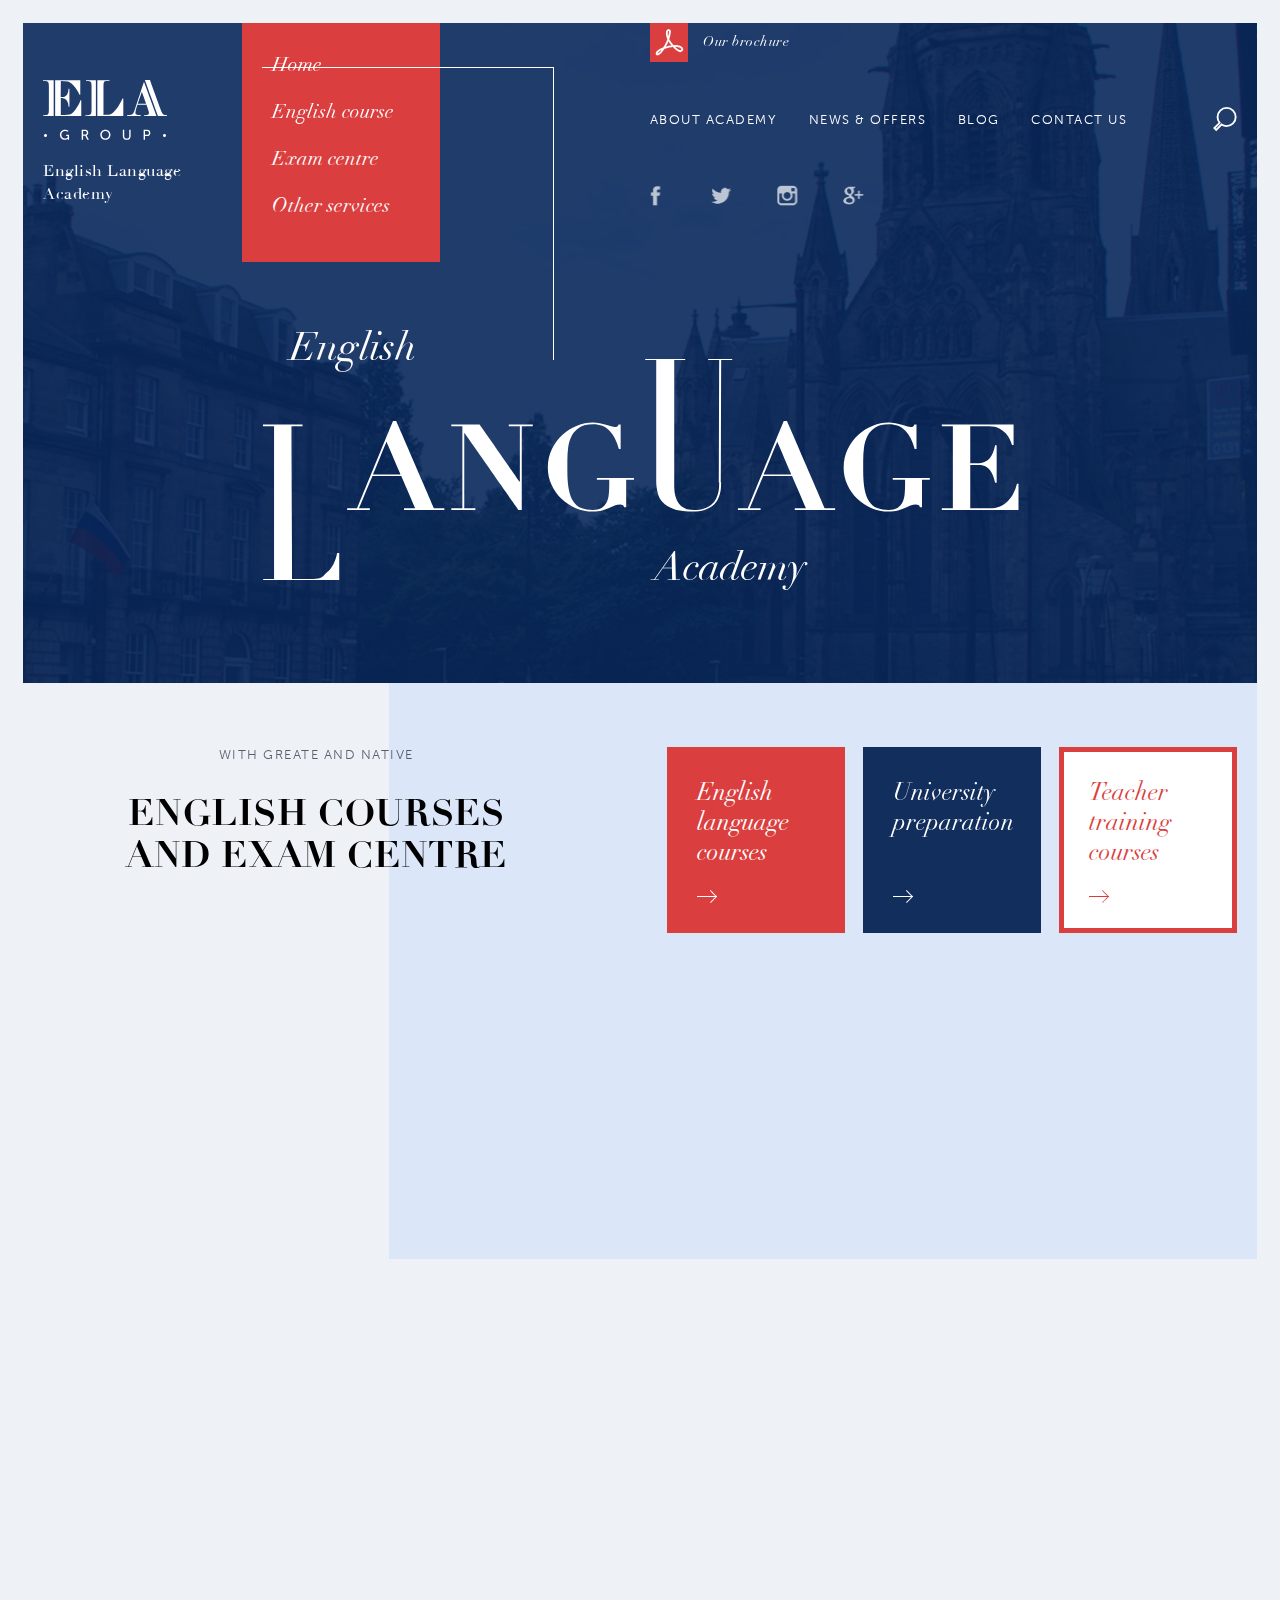
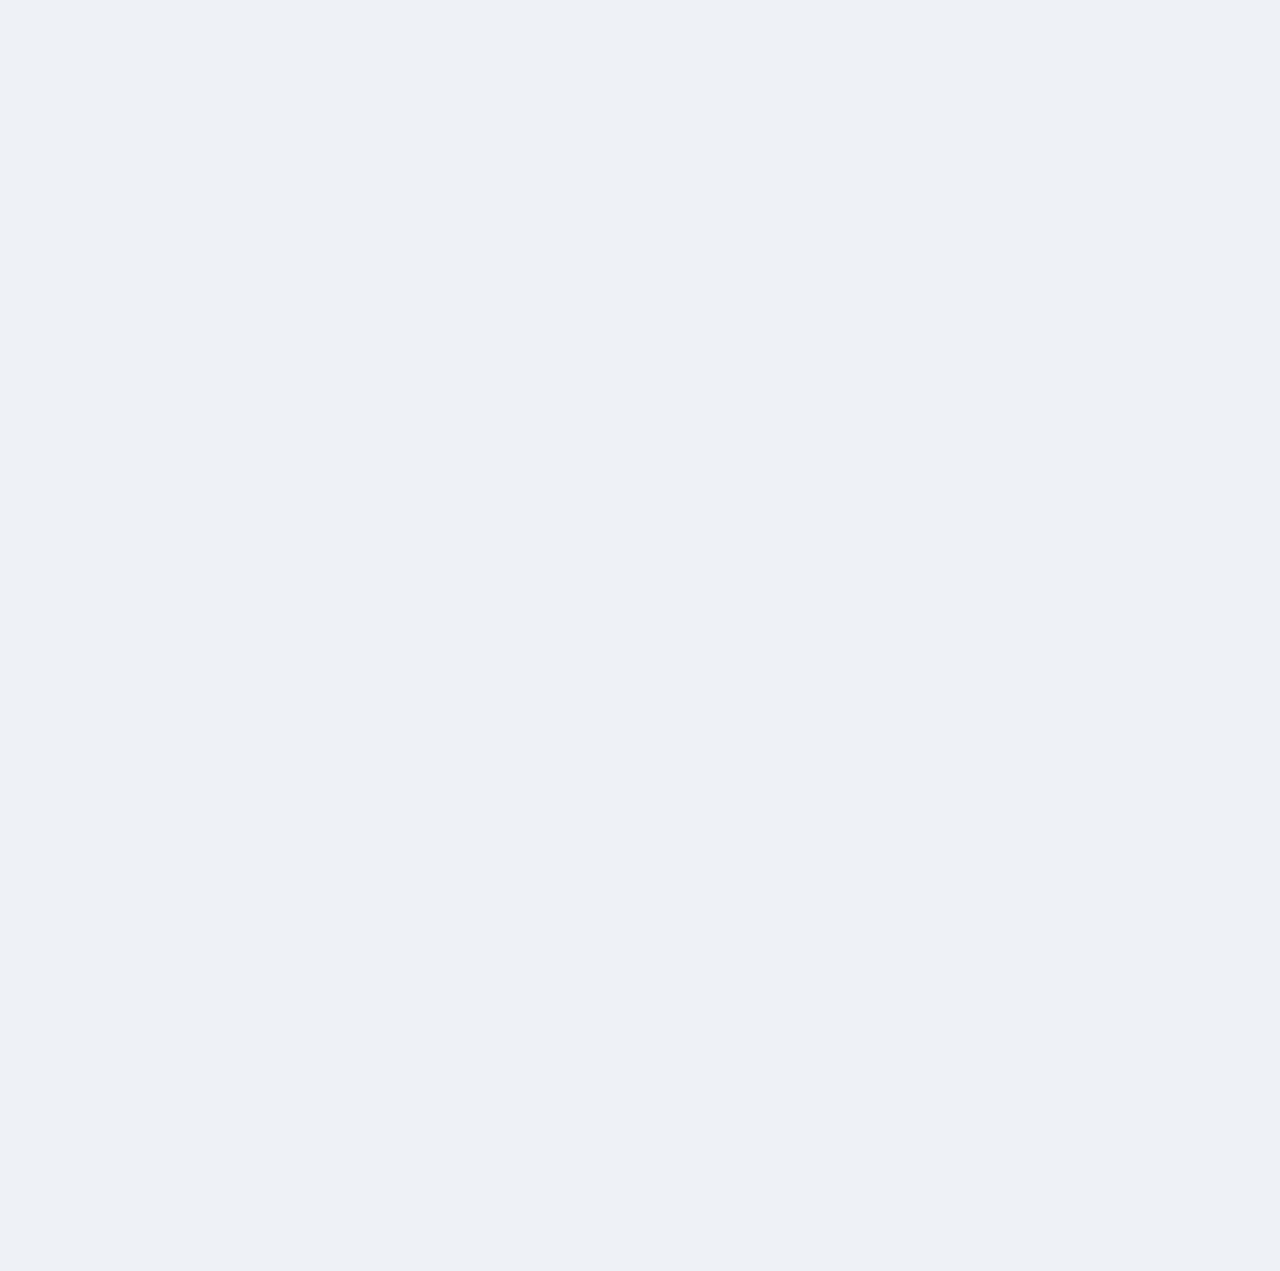
==== commit c7ba6c3b: "upd" ====
--- a/index.html
+++ b/index.html
@@ -16,11 +16,11 @@
 			<div class="header__in">
 				<div class="l-inner">
 					<div class="header__left">
-						<a class="logo" href="#">
+						<a class="logo" href="#" data-sr="wait .9s">
 							<img src="img/svg/logo.svg" alt="ELA group">
 							English Language Academy
 						</a>
-						<ul class="nav">
+						<ul class="nav" data-sr="wait 2.1s">
 							<li class="is-active">
 								<a href="#"><span>Home</span></a>
 							</li>
@@ -89,7 +89,7 @@
 							</li>
 						</ul>
 					</div>
-					<div class="header__right">
+					<div class="header__right" data-sr="wait 1.5s">
 						<a href="#" class="doc">
 							<i class="icon-pdf"></i> 
 							<span>Our brochure</span>
@@ -111,7 +111,7 @@
 						</div>
 					</div>
 				</div>
-				<div class="academy is-animated">
+				<div class="academy" data-sr="wait 2.7s">
 					<div class="academy__img">
 						<span>English</span>
 						<div class="academy__in">
@@ -127,22 +127,22 @@
 			<div class="l-inner">
 				<div class="l-cols">
 					<div class="l-col-left">
-						<div class="title-group">
+						<div class="title-group" data-sr="wait 3.3s">
 							<div class="subtitle">With greate and native</div>
 							<div class="title-h1">English courses and exam centre</div>
 						</div>
 					</div>
 					<div class="l-col-right">
 						<div class="items-wrap">
-							<a class="item item_red" href="#">
+							<a class="item item_red" href="#" data-sr="wait 3.9s">
 								<span class="item__title">English language courses</span>
 								<i class="icon-arr"></i>
 							</a>
-							<a class="item item_blue" href="#">
+							<a class="item item_blue" href="#" data-sr="wait 4.5s">
 								<span class="item__title">University preparation</span>
 								<i class="icon-arr"></i>
 							</a>
-							<a class="item item_border" href="#">
+							<a class="item item_border" href="#" data-sr="wait 5.1s">
 								<span class="item__title">Teacher training courses</span>
 								<i class="icon-arr"></i>
 								<i class="part-left"></i>
@@ -153,17 +153,17 @@
 				</div>
 				<div class="wrap">
 					<div class="items-wrap">
-						<a class="item item_big item_border" href="#">
+						<a class="item item_big item_border" href="#" data-sr>
 							<span class="item__title">Bespoke courses <i class="icon-arr"></i></span>
 							<span class="item__text">Unique courses designed to suit your needs</span>
 							<i class="part-left"></i>
 							<i class="part-right"></i>
 						</a>	
-						<a class="item item_big item_blue" href="#">
+						<a class="item item_big item_blue" href="#" data-sr>
 							<span class="item__title">School Groups <i class="icon-arr"></i></span>
 							<span class="item__text">Package offers for children to learn English and explore Scotland </span>
 						</a>
-						<a class="item item_big item_red" href="#">
+						<a class="item item_big item_red" href="#" data-sr>
 							<span class="item__title">Exam centre <i class="icon-arr"></i></span>
 							<span class="item__text">Exam centre for Cambridge, Pearson, TOEFL and Trinity</span>
 						</a>
@@ -172,7 +172,7 @@
 				</div>
 			</div>	
 		</div>
-		<div class="section section_white">
+		<div class="section section_white" data-sr>
 			<div class="about">
 				<div class="l-inner l-inner_width">
 					<div class="l-cols l-cols_flex">
@@ -210,8 +210,10 @@
 					</div>
 				</div>	
 			</div>
-		</div>
-		<div class="news-cols">
+			<div class="line-v" data-sr></div>
+			<div class="line-h" data-sr></div>
+		</div>
+		<div class="news-cols" data-sr>
 			<div class="l-inner l-inner_width">
 				<div class="news-cols__left">
 					<a class="banner" href="#">
@@ -257,8 +259,10 @@
 				</div>	
 
 			</div>
-		</div>
-		<div class="footer">
+			<div class="line-v" data-sr></div>
+			<div class="line-h" data-sr></div>
+		</div>
+		<div class="footer" data-sr>
 			<div class="title-h2">We are accredited by</div>
 			<div class="footer__logo">
 				<a href="#">
--- a/css/screen.css
+++ b/css/screen.css
@@ -39,6 +39,8 @@
 body.no-scroll { overflow: hidden; }
 
 a { text-decoration: none; }
+
+[data-sr] { visibility: hidden; }
 
 .to-center { text-align: center; }
 
@@ -308,7 +310,6 @@
 .btn .icon-arr-l { vertical-align: middle; margin-right: 13px; -moz-transition: -moz-transform 0.3s; -o-transition: -o-transform 0.3s; -webkit-transition: -webkit-transform 0.3s; transition: transform 0.3s; }
 
 .section { position: relative; padding: 64px 0 67px; }
-.section + .section { margin-top: 30px; }
 @media only screen and (max-width: 1279px) { .section { padding: 64px 0 62px; } }
 @media only screen and (max-width: 1023px) { .section { padding: 55px 0 45px; } }
 @media only screen and (max-width: 767px) { .section { padding: 25px 0; } }
@@ -320,6 +321,22 @@
 @media only screen and (max-width: 1279px) { .section .title-group { padding-right: 65px; } }
 @media only screen and (max-width: 1023px) { .section .title-group { padding-right: 35px; } }
 @media only screen and (max-width: 767px) { .section .title-group { padding-right: 0; margin-bottom: 18px; } }
+.section .line-v { top: -85px; left: 650px; height: 0; }
+@media only screen and (max-width: 1599px) { .section .line-v { left: 550px; } }
+@media only screen and (max-width: 1279px) { .section .line-v { left: 400px; top: -77px; } }
+.section .line-v.is-animated { height: 583px; }
+@media only screen and (max-width: 1279px) { .section .line-v.is-animated { height: 575px; } }
+.section .line-h { left: 650px; top: 498px; width: 0; }
+@media only screen and (max-width: 1599px) { .section .line-h { left: 550px; } }
+@media only screen and (max-width: 1279px) { .section .line-h { left: 400px; } }
+.section .line-h.is-animated { width: 583px; }
+@media only screen and (max-width: 1599px) { .section .line-h.is-animated { width: 550px; } }
+
+.line-v { position: absolute; width: 1px; background: #122e5c; -moz-transition: height 0.6s; -o-transition: height 0.6s; -webkit-transition: height 0.6s; transition: height 0.6s; }
+@media only screen and (max-width: 1023px) { .line-v { display: none; } }
+
+.line-h { position: absolute; height: 1px; background: #122e5c; -moz-transition: width 0.6s; -o-transition: width 0.6s; -webkit-transition: width 0.6s; transition: width 0.6s; }
+@media only screen and (max-width: 1023px) { .line-h { display: none; } }
 
 .section_mod { padding-bottom: 0; }
 
@@ -400,7 +417,7 @@
 .line-title span:before { left: -1000px; }
 .line-title span:after { right: -1000px; }
 
-.news-cols { padding: 70px 0 140px; *zoom: 1; }
+.news-cols { padding: 70px 0 140px; position: relative; *zoom: 1; }
 .news-cols:after { content: " "; display: table; clear: both; }
 @media only screen and (max-width: 1279px) { .news-cols { padding: 35px 0 90px; } }
 @media only screen and (max-width: 1023px) { .news-cols { padding-bottom: 75px; } }
@@ -415,6 +432,18 @@
 @media only screen and (max-width: 1023px) { .news-cols .post { margin-top: 30px; } }
 @media only screen and (max-width: 767px) { .news-cols .post { margin: 0; float: none; } }
 @media only screen and (max-width: 1023px) { .news-cols .post + .wrapper { display: none; } }
+.news-cols .post-link { max-width: 72%; }
+.news-cols .line-h { left: 750px; top: 588px; width: 0; }
+@media only screen and (max-width: 1599px) { .news-cols .line-h { left: 618px; } }
+@media only screen and (max-width: 1279px) { .news-cols .line-h { left: 950px; } }
+.news-cols .line-h.is-animated { width: 483px; }
+@media only screen and (max-width: 1599px) { .news-cols .line-h.is-animated { width: 515px; } }
+@media only screen and (max-width: 1279px) { .news-cols .line-h.is-animated { left: 490px; width: 463px; top: 498px; } }
+.news-cols .line-v { top: -55px; left: 1232px; height: 0; }
+@media only screen and (max-width: 1599px) { .news-cols .line-v { left: 1132px; } }
+@media only screen and (max-width: 1279px) { .news-cols .line-v { left: 950px; top: 24px; } }
+.news-cols .line-v.is-animated { height: 644px; }
+@media only screen and (max-width: 1279px) { .news-cols .line-v.is-animated { height: 475px; } }
 
 .post { position: relative; max-width: 446px; padding: 0 20px 30px 0; }
 @media only screen and (max-width: 1279px) { .post { max-width: 395px; } }
@@ -589,6 +618,7 @@
 @media only screen and (max-width: 1023px) { .academy:after { left: 216px; margin-top: -6px; } }
 @media only screen and (max-width: 767px) { .academy:after { display: none; } }
 .academy.is-animated:after { height: 110px; }
+@media only screen and (max-width: 1279px) { .academy.is-animated:after { height: 64px; } }
 @media only screen and (max-width: 1023px) { .academy.is-animated:after { height: 82px; } }
 .academy.is-animated .academy__img:before { width: 90px; }
 @media only screen and (max-width: 1279px) { .academy.is-animated .academy__img:before { width: 100px; } }
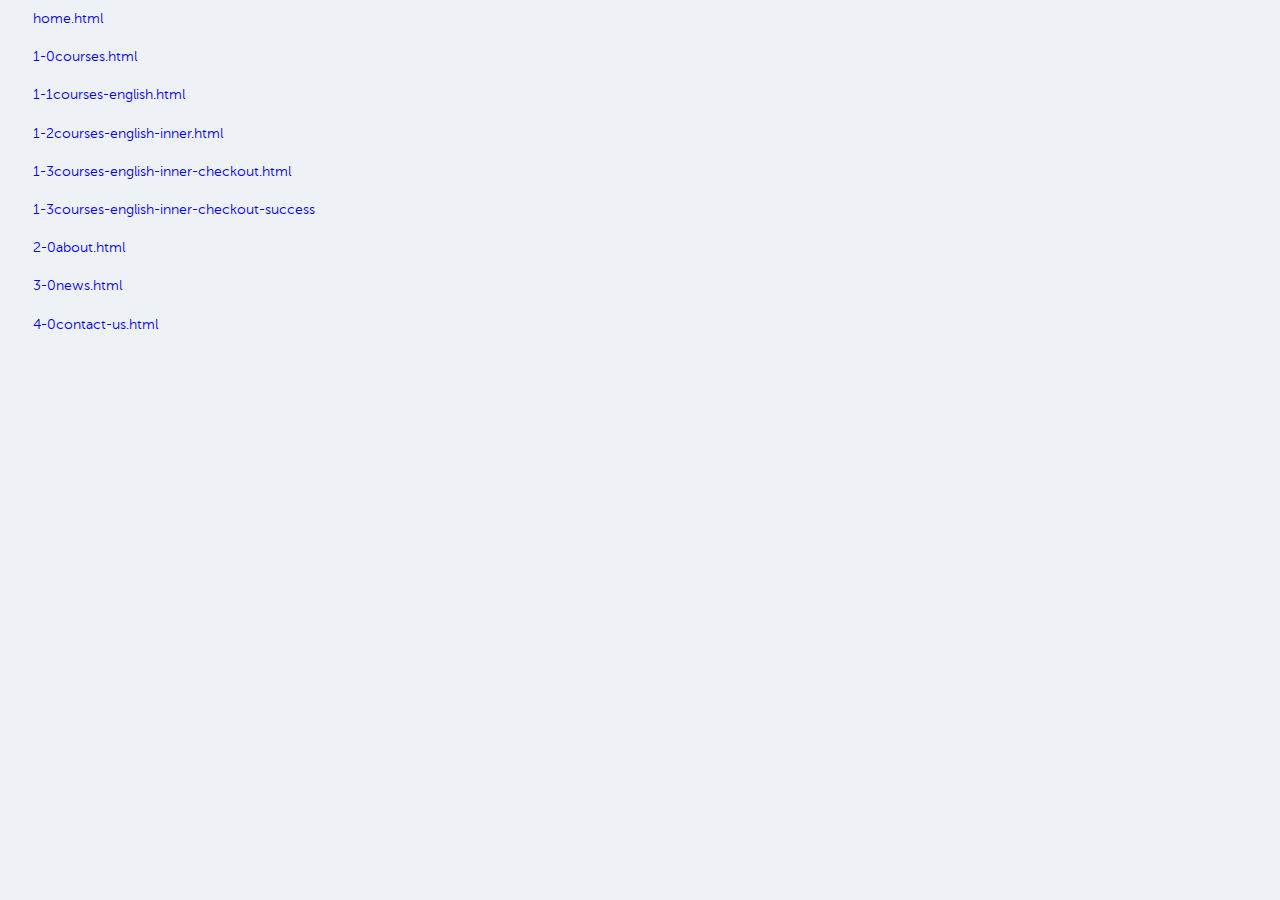
==== commit 70b8db16: "page links" ====
--- a/index.html
+++ b/index.html
@@ -6,377 +6,29 @@
 	<meta name="viewport" content="width=device-width, initial-scale=1">
 	<meta name="format-detection" content="telephone=no">
 	<link rel="stylesheet" media="all" href="css/screen.css" >
-	
+	<style>
+		.temp a {
+			display: inline-block;
+			padding: 10px;
+		}
+	</style>
 </head>
 <body class="index-page">
 <!-- BEGIN  out-->
 <div class="out">
 	<div class="l-center">
-		<div class="header" style="background-image: url(./img/bg.jpg);">
-			<div class="header__in">
-				<div class="l-inner">
-					<div class="header__left">
-						<a class="logo" href="#" data-sr="wait .9s">
-							<img src="img/svg/logo.svg" alt="ELA group">
-							English Language Academy
-						</a>
-						<ul class="nav" data-sr="wait 2.1s">
-							<li class="is-active">
-								<a href="#"><span>Home</span></a>
-							</li>
-							<li class="has-nav-drop">
-								<a href="#"><span>English <span>course</span></span></a>
-								<ul>
-									<li>
-										<a href="#"><span>English language courses</span></a>
-										<ul>
-											<li><a href="#">Intensive General English courses</a></li>
-											<li><a href="#">Individual or Business English</a></li>
-											<li><a href="#">IELTS Preparation courses</a></li>
-											<li><a href="#">Pearson Preparation courses</a></li>
-											<li><a href="#">TOEFL Preparation courses</a></li>
-											<li><a href="#">Cambridge Preparation courses</a></li>
-										</ul>
-									</li>
-									<li><a href="#"><span>University preparation</span></a></li>
-									<li><a href="#"><span>Bespoke courses</span></a></li>
-									<li><a href="#"><span>Teacher training courses</span></a></li>
-									<li><a href="#"><span>School Groups</span></a></li>
-									<li><a href="#"><span>Exam centre</span></a></li>
-								</ul>
-							</li>
-							<li class="has-nav-drop">
-								<a href="#"><span>Exam centre</span></a>
-								<ul>
-									<li>
-										<a href="#"><span>English language courses</span></a>
-										<ul>
-											<li><a href="#">Intensive General English courses</a></li>
-											<li><a href="#">Individual or Business English</a></li>
-											<li><a href="#">IELTS Preparation courses</a></li>
-											<li><a href="#">Pearson Preparation courses</a></li>
-											<li><a href="#">TOEFL Preparation courses</a></li>
-											<li><a href="#">Cambridge Preparation courses</a></li>
-										</ul>
-									</li>
-									<li><a href="#"><span>University preparation</span></a></li>
-									<li><a href="#"><span>Bespoke courses</span></a></li>
-									<li><a href="#"><span>Teacher training courses</span></a></li>
-									<li><a href="#"><span>School Groups</span></a></li>
-									<li><a href="#"><span>Exam centre</span></a></li>
-								</ul>
-							</li>
-							<li class="has-nav-drop">
-								<a href="#"><span>Other services</span></a>
-								<ul>
-									<li>
-										<a href="#"><span>English language courses</span></a>
-										<ul>
-											<li><a href="#">Intensive General English courses</a></li>
-											<li><a href="#">Individual or Business English</a></li>
-											<li><a href="#">IELTS Preparation courses</a></li>
-											<li><a href="#">Pearson Preparation courses</a></li>
-											<li><a href="#">TOEFL Preparation courses</a></li>
-											<li><a href="#">Cambridge Preparation courses</a></li>
-										</ul>
-									</li>
-									<li><a href="#"><span>University preparation</span></a></li>
-									<li><a href="#"><span>Bespoke courses</span></a></li>
-									<li><a href="#"><span>Teacher training courses</span></a></li>
-									<li><a href="#"><span>School Groups</span></a></li>
-									<li><a href="#"><span>Exam centre</span></a></li>
-								</ul>
-							</li>
-						</ul>
-					</div>
-					<div class="header__right" data-sr="wait 1.5s">
-						<a href="#" class="doc">
-							<i class="icon-pdf"></i> 
-							<span>Our brochure</span>
-						</a>
-						<div class="menu-wrap">
-							<div class="menu">
-								<a href="#">About academy</a>   
-								<a href="#">News & offers</a>     
-								<a href="#">Blog</a>   
-								<a href="#">Contact us</a>
-							</div>
-							<button class="btn-search js-toggle-popup" data-popup="js-popup-search" type="button"></button>
-						</div>
-						<div class="soc">
-							<a href="#"><i class="icon-fb"></i></a>
-							<a href="#"><i class="icon-tw"></i></a>
-							<a href="#"><i class="icon-ig"></i></a>
-							<a href="#"><i class="icon-gp"></i></a>
-						</div>
-					</div>
-				</div>
-				<div class="academy" data-sr="wait 2.7s">
-					<div class="academy__img">
-						<span>English</span>
-						<div class="academy__in">
-							<img src="img/svg/lang.svg" alt="language">
-						</div>
-						<span>Academy</span>
-					</div>
-				</div>
-				<button class="btn-menu js-toggle-menu" type="button"><i></i></button>
-			</div>
-		</div>
-		<div class="section">
-			<div class="l-inner">
-				<div class="l-cols">
-					<div class="l-col-left">
-						<div class="title-group" data-sr="wait 3.3s">
-							<div class="subtitle">With greate and native</div>
-							<div class="title-h1">English courses and exam centre</div>
-						</div>
-					</div>
-					<div class="l-col-right">
-						<div class="items-wrap">
-							<a class="item item_red" href="#" data-sr="wait 3.9s">
-								<span class="item__title">English language courses</span>
-								<i class="icon-arr"></i>
-							</a>
-							<a class="item item_blue" href="#" data-sr="wait 4.5s">
-								<span class="item__title">University preparation</span>
-								<i class="icon-arr"></i>
-							</a>
-							<a class="item item_border" href="#" data-sr="wait 5.1s">
-								<span class="item__title">Teacher training courses</span>
-								<i class="icon-arr"></i>
-								<i class="part-left"></i>
-								<i class="part-right"></i>
-							</a>
-						</div>
-					</div>
-				</div>
-				<div class="wrap">
-					<div class="items-wrap">
-						<a class="item item_big item_border" href="#" data-sr>
-							<span class="item__title">Bespoke courses <i class="icon-arr"></i></span>
-							<span class="item__text">Unique courses designed to suit your needs</span>
-							<i class="part-left"></i>
-							<i class="part-right"></i>
-						</a>	
-						<a class="item item_big item_blue" href="#" data-sr>
-							<span class="item__title">School Groups <i class="icon-arr"></i></span>
-							<span class="item__text">Package offers for children to learn English and explore Scotland </span>
-						</a>
-						<a class="item item_big item_red" href="#" data-sr>
-							<span class="item__title">Exam centre <i class="icon-arr"></i></span>
-							<span class="item__text">Exam centre for Cambridge, Pearson, TOEFL and Trinity</span>
-						</a>
-										
-					</div>
-				</div>
-			</div>	
-		</div>
-		<div class="section section_white" data-sr>
-			<div class="about">
-				<div class="l-inner l-inner_width">
-					<div class="l-cols l-cols_flex">
-						<div class="l-col-left">
-							<div class="slider">
-								<div class="js-slider">
-									<div class="img">
-										<img src="img/slide.jpg" alt="">
-									</div>
-									<div class="img">
-										<img src="img/slide.jpg" alt="">
-									</div>
-									<div class="img">
-										<img src="img/slide.jpg" alt="">
-									</div>
-									<div class="img">
-										<img src="img/slide.jpg" alt="">
-									</div>
-									<div class="img">
-										<img src="img/slide.jpg" alt="">
-									</div>
-								</div>
-							</div>
-						</div>
-						<div class="l-col-right">
-							<div class="l-col-right__in">
-								<div class="subtitle">ELA is an independent</div>
-								<div class="title-h1">private language school</div>
-								<div class="title-h2">with over 8 years of experience in education and a great interest in success of every student.</div>
-								<a href="#" class="btn">
-									about <strong>Academy</strong> <i class="icon-arr"></i>
-								</a>
-							</div>
-						</div>
-					</div>
-				</div>	
-			</div>
-			<div class="line-v" data-sr></div>
-			<div class="line-h" data-sr></div>
-		</div>
-		<div class="news-cols" data-sr>
-			<div class="l-inner l-inner_width">
-				<div class="news-cols__left">
-					<a class="banner" href="#">
-						<img src="img/crown.png" alt="">
-						<span class="banner__text">Check</span>
-						<div class="line-title">
-							<span>our</span>
-						</div>
-						<span class="banner__title">BLOG</span>
-					</a>
-				</div>
-				<div class="news-cols__right">
-					<div class="subtitle subtitle_dark">Fresh and sweet</div>
-					<div class="title-h1">News & offers</div>
-					<div class="post">
-						<div class="img">
-							<a href="#"><img src="img/post.jpg" alt=""></a>
-						</div>
-						<div class="post__body">
-							<div class="date">
-								<span>26</span>
-								October
-							</div>
-							<div class="post__main">
-								<a href="#" class="link">How to study when you have hardly any free time?</a>
-							</div>
-						</div>
-					</div>
-					<div class="wrapper">
-						<div class="post-link">
-							<a href="#" class="link">Mysterious Rosslyn Chapel</a>
-							<div class="meta">October 23, 2015</div>
-						</div>
-						<div class="post-link">
-							<a href="#" class="link">If you do the crime, you will do the time.</a>
-							<div class="meta">October 23, 2015</div>
-						</div>
-						<div class="post-link">
-							<a href="#" class="link">PET, Reading practice</a>
-							<div class="meta">October 23, 2015</div>
-						</div>
-					</div>
-				</div>	
-
-			</div>
-			<div class="line-v" data-sr></div>
-			<div class="line-h" data-sr></div>
-		</div>
-		<div class="footer" data-sr>
-			<div class="title-h2">We are accredited by</div>
-			<div class="footer__logo">
-				<a href="#">
-					<img src="img/English-UK.png" alt="">
-				</a>
-				<a href="#">
-					<img src="img/Education-Scotland.png" alt="">
-				</a>
-				<a href="#">
-					<img src="img/BritishCouncil.png" alt="">
-				</a>
-				<a href="#">
-					<img src="img/cambridge.png" alt="">
-				</a>
-				<a href="#">
-					<img src="img/toefl.png" alt="">
-				</a>
-			</div>
-			<div class="footer__bottom">
-				<div class="footer__item">
-					© 2015 English Language Academy LTD
-				</div>
-				<div class="footer__item">
-					<img src="img/payment.png" alt="">
-				</div>
-				<div class="footer__item">
-					Site by <a href="#" class="link">Flex Media</a>
-				</div>
-			</div>
-		</div>
+		<ul class="temp">
+			<li><a href="./home.html">home.html</a></li>
+			<li><a href="./1-0courses.html">1-0courses.html</a></li>
+			<li><a href="./1-1courses-english.html">1-1courses-english.html</a></li>
+			<li><a href="./1-2courses-english-inner.html">1-2courses-english-inner.html</a></li>
+			<li><a href="./1-3courses-english-inner-checkout.html">1-3courses-english-inner-checkout.html</a></li>
+			<li><a href="./1-3courses-english-inner-checkout-success">1-3courses-english-inner-checkout-success</a></li>
+			<li><a href="./2-0about.html">2-0about.html</a></li>
+			<li><a href="./3-0news.html">3-0news.html</a></li>
+			<li><a href="./4-0contact-us.html">4-0contact-us.html</a></li>
+		</ul>
 	</div>
 </div>
-<!-- END out-->
-<div class="menu-tablet js-menu">
-	<div class="menu-tablet__in">
-		<a class="logo" href="#">
-			<img src="img/svg/logo.svg" alt="ELA group">
-			English Language Academy
-		</a>
-		<ul class="touch-nav touch-nav_main js-nav-main">
-			<li><a href="#">Home</a></li>
-			<li><a href="#" data-nav="js-nav-1">English <span>course</span></a></li>
-			<li><a href="#" data-nav="js-nav-2">Exam centre</a></li>
-			<li><a href="#" data-nav="js-nav-3">Other services</a></li>
-		</ul>
-		<div class="touch-nav js-nav js-nav-1">
-			<button class="touch-nav__back js-nav-back" type="button">
-				<span>back</span>
-			</button>
-			<ul>
-				<li><a href="#">Intensive General English courses</a></li>
-				<li><a href="#">Individual or Business English</a></li>
-				<li><a href="#">IELTS Preparation courses</a></li>
-				<li><a href="#">Pearson Preparation courses</a></li>
-				<li><a href="#">TOEFL Preparation courses</a></li>
-				<li><a href="#">Cambridge Preparation courses</a></li>
-			</ul>
-		</div>
-		<button class="btn-search js-toggle-popup" data-popup="js-popup-search" type="button"></button>
-		<button class="close js-close-menu" type="button"><i></i></button>
-		<a href="#" class="doc">
-			<i class="icon-pdf"></i> 
-			<span>Our brochure</span>
-		</a>
-		<div class="menu-wrap">
-			<div class="menu">
-				<a href="#">About academy</a>   
-				<a href="#">News & offers</a>     
-				<a href="#">Blog</a>   
-				<a href="#">Contact us</a>
-			</div>
-		</div>
-		<div class="soc">
-			<a href="#"><i class="icon-fb"></i></a>
-			<a href="#"><i class="icon-tw"></i></a>
-			<a href="#"><i class="icon-ig"></i></a>
-			<a href="#"><i class="icon-gp"></i></a>
-		</div>
-	</div>
-</div>
-<div class="popup js-popup js-popup-search">
-	<div class="popup__in">
-		<div class="search">
-			<form class="js-form js-validate">
-				<input class="search__input js-input" type="text" placeholder="Search everything" name="any" value="Course" required>
-				<button class="search__btn" type="submit"></button>
-				<button class="close js-clear-input" type="button" style="display: block;"><i></i></button>
-			</form>
-		</div>
-		<div class="result">
-			<div class="title-h2"><a href="#">School Groups</a></div>
-			<p>Package offers for children to learn English and explore Scotland <span>course</span>.</p>
-		</div>
-		<div class="result">
-			<div class="title-h2"><a href="#">School Groups</a></div>
-			<p>Package offers for children to learn English and explore Scotland <span>course</span>.</p>
-		</div>
-		<div class="result">
-			<div class="title-h2"><a href="#">School Groups</a></div>
-			<p>Package offers for children to learn English and explore Scotland <span>course</span>.</p>
-		</div>
-		<div class="result">
-			<div class="title-h2"><a href="#">School Groups</a></div>
-			<p>Package offers for children to learn English and explore Scotland <span>course</span>.</p>
-		</div>
-	</div>
-</div>
-<!-- load scripts -->
-<script src="js/lib/head.js"></script>
-<script src="js/lib/jquery.js"></script>
-<script src="js/lib/scrollReveal.min.js"></script>
-<script src="js/lib/slick.min.js"></script>
-<script src="js/lib/jquery.validate.js"></script>
-<script src="js/common.js"></script>
-<!--[if IE]><script src="js/html5shiv.js"></script><![endif]-->
 </body>
 </html>